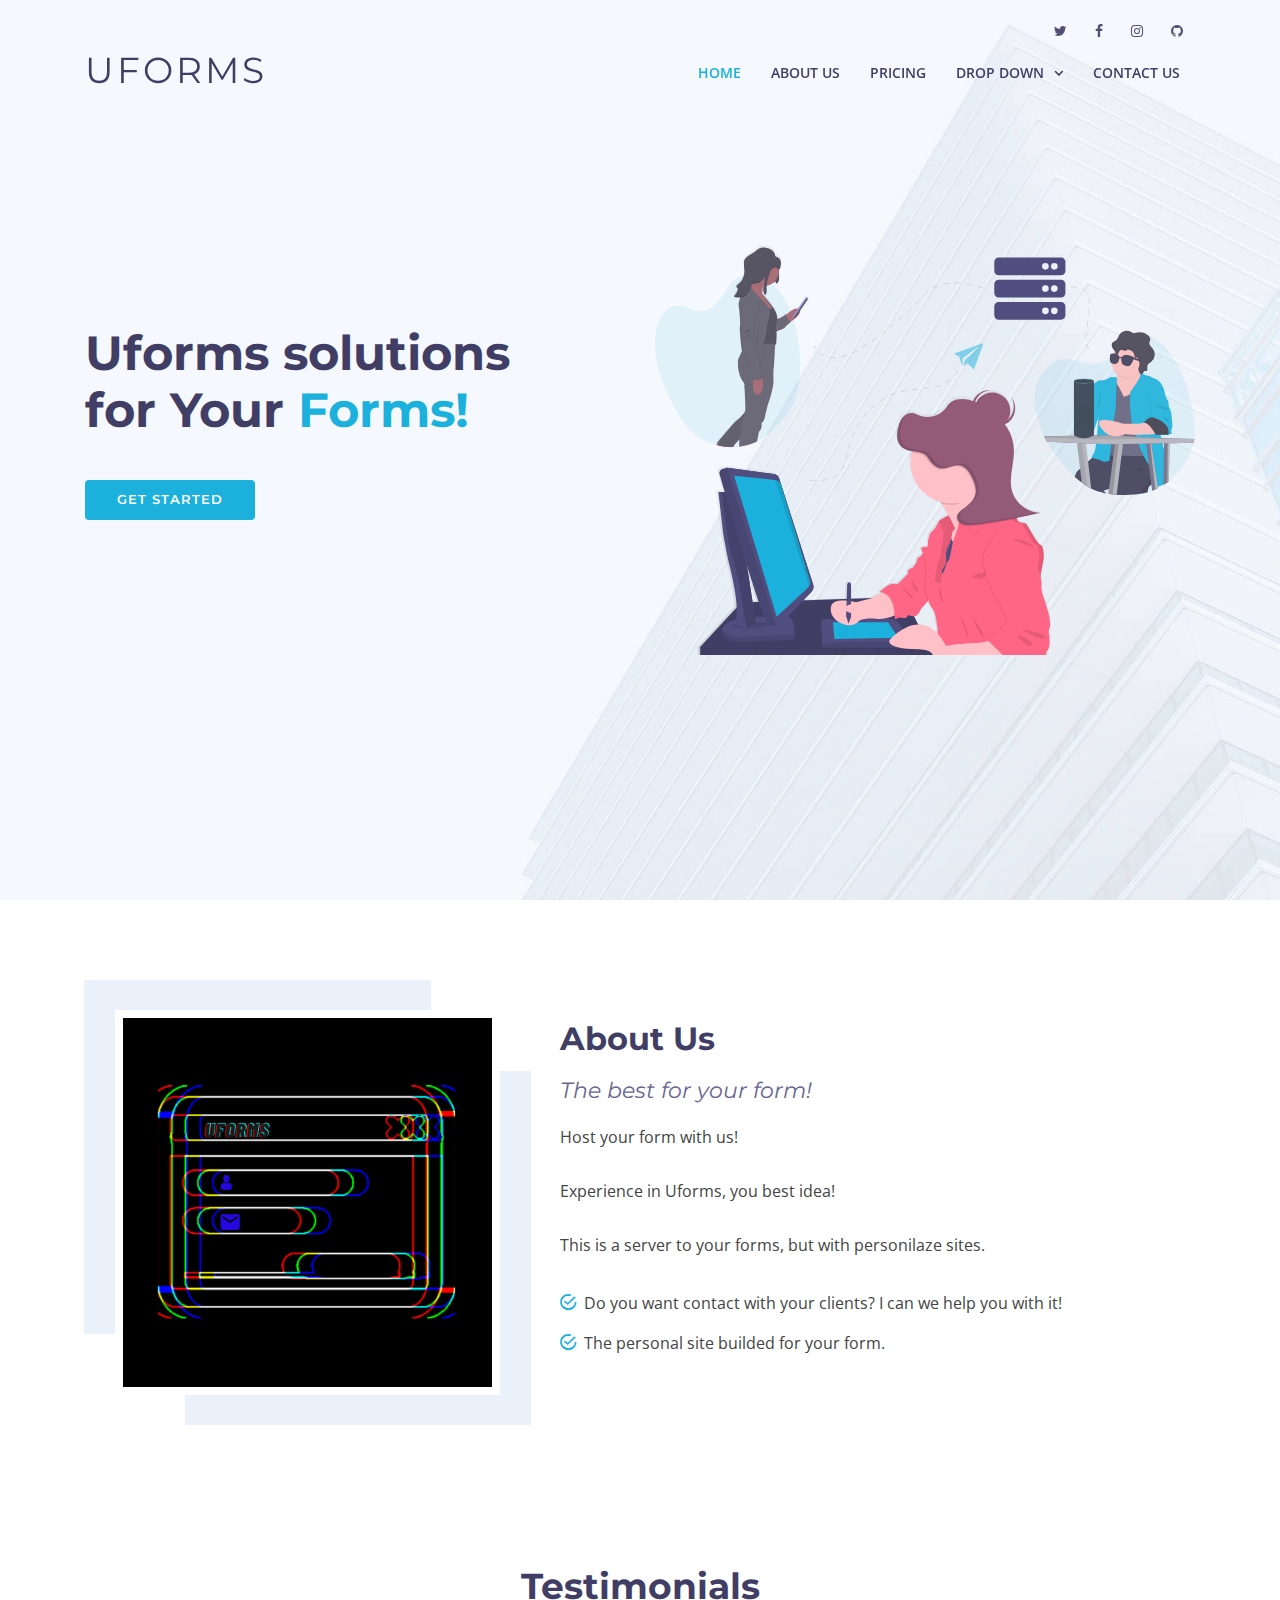
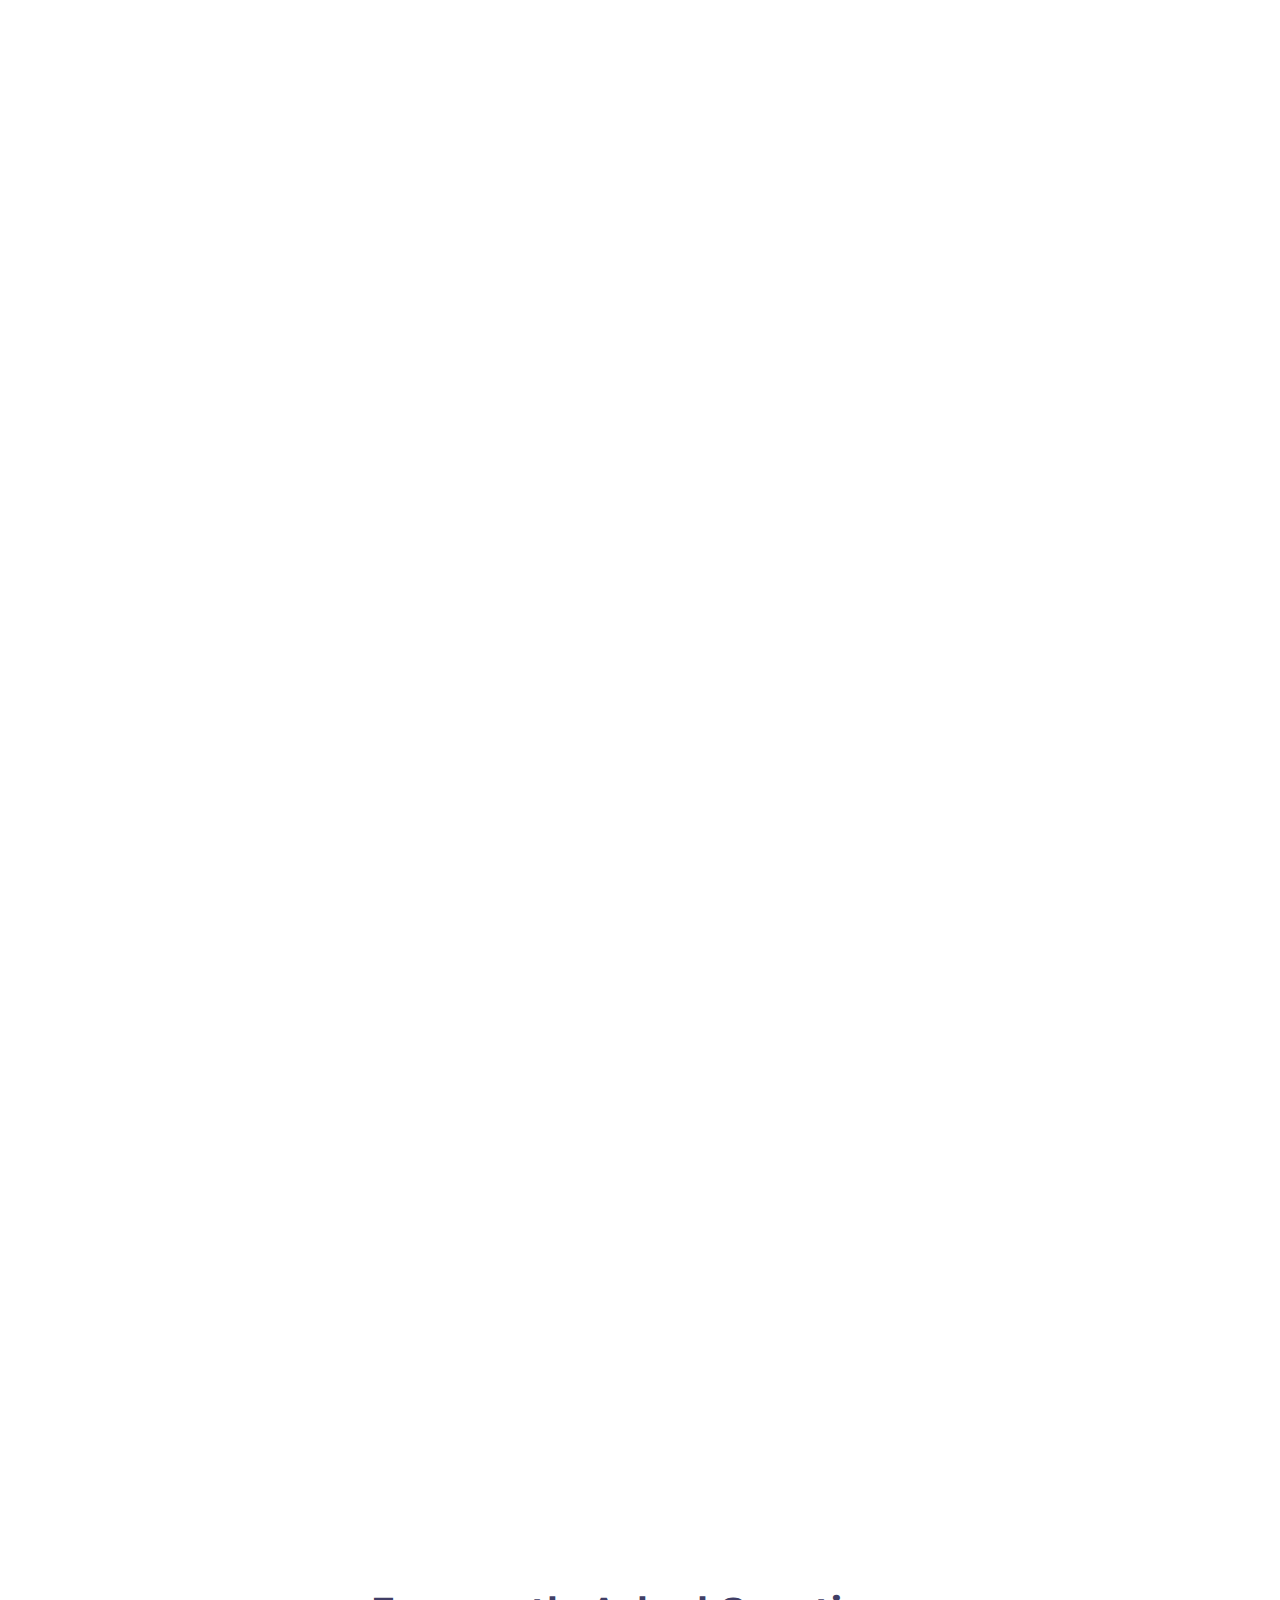
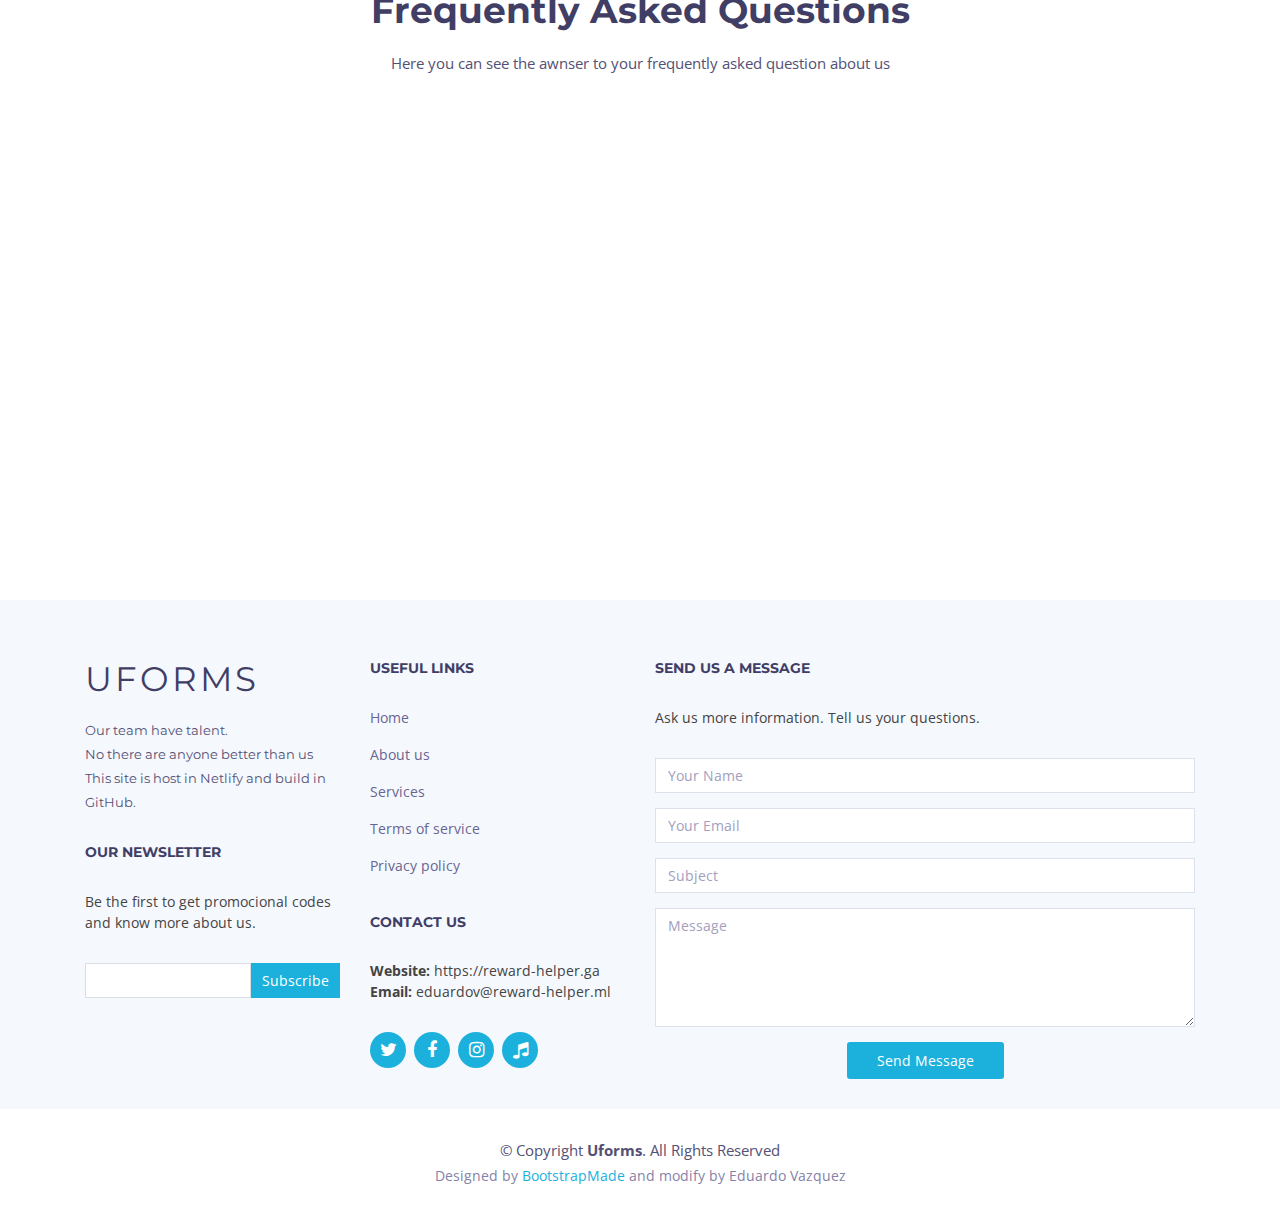
==== index.html @ 79b64c38 "Update index.html" ====
<!DOCTYPE html>
<html lang="en">
<head>
  <meta charset="utf-8">
  <title>UFORMS</title>
  <meta content="width=device-width, initial-scale=1.0" name="viewport">
  <meta content="" name="keywords">
  <meta content="" name="description">

  <!-- Favicons -->
  <link href="img/favicon.png" rel="icon">
  <link href="img/apple-touch-icon.png" rel="apple-touch-icon">

  <!-- Google Fonts -->
  <link href="https://fonts.googleapis.com/css?family=Open+Sans:300,300i,400,400i,500,600,700,700i|Montserrat:300,400,500,600,700" rel="stylesheet">

  <!-- Bootstrap CSS File -->
  <link href="lib/bootstrap/css/bootstrap.min.css" rel="stylesheet">

  <!-- Libraries CSS Files -->
  <link href="lib/font-awesome/css/font-awesome.min.css" rel="stylesheet">
  <link href="lib/animate/animate.min.css" rel="stylesheet">
  <link href="lib/ionicons/css/ionicons.min.css" rel="stylesheet">
  <link href="lib/owlcarousel/assets/owl.carousel.min.css" rel="stylesheet">
  <link href="lib/lightbox/css/lightbox.min.css" rel="stylesheet">

  <!-- Main Stylesheet File -->
  <link href="css/style.css" rel="stylesheet">

  <!-- =======================================================
    Theme Name: Rapid
    Theme URL: https://bootstrapmade.com/rapid-multipurpose-bootstrap-business-template/
    Author: BootstrapMade.com
    License: https://bootstrapmade.com/license/
  ======================================================= -->
</head>

<body>
  <!--==========================
  Header
  ============================-->
  <header id="header">

    <div id="topbar">
      <div class="container">
        <div class="social-links">
          <a href="https://twitter.com/equis01oficial"><i class="fa fa-twitter"></i></a>
          <a href="https://www.facebook.com/equis01oficial"><i class="fa fa-facebook"></i></a>
          <a href="https://instagram.com/vazemeduardo"><i class="fa fa-instagram"></i></a>
		  <a href="https://github.com/equis01"><i class="fa fa-github"></i></a>
        </div>
      </div>
    </div>

    <div class="container">

      <div class="logo float-left">
        <!-- Uncomment below if you prefer to use an image logo -->
        <h1 class="text-light"><a href="img/favicon.png" target="_blanck" alt="logo" class="scrollto"><span>UFORMS</span></a></h1>
        <!-- <a href="#header" class="scrollto"><img src="img/logo.png" alt="" class="img-fluid"></a> -->
      </div>

      <nav class="main-nav float-right d-none d-lg-block">
        <ul>
          <li class="active"><a href="#intro">Home</a></li>
          <li><a href="#about">About Us</a></li>
          <li><a href="#pricing">Pricing</a></li>
          <li class="drop-down"><a href="">Drop Down</a>
            <ul>
              <li class="drop-down"><a href="#clients">Our clients</a>
                <ul>
                  <li><a href="https://uvamtz.xyz">Uvamtz</a></li>
			<li><a href="https://reward-helper.ga">Reward Helper</a></li>
			<li><a href="#footer">Uforms</a></li>
                </ul>
              </li>
              <li><a href="#faq">FAQs</a></li>
            </ul>
          </li>
          <li><a href="#footer">Contact Us</a></li>
        </ul>
      </nav><!-- .main-nav -->
      
    </div>
  </header><!-- #header -->

  <!--==========================
    Intro Section
  ============================-->
  <section id="intro" class="clearfix">
    <div class="container d-flex h-100">
      <div class="row justify-content-center align-self-center">
        <div class="col-md-6 intro-info order-md-first order-last">
          <h2>Uforms solutions<br>for Your <span>Forms!</span></h2>
          <div>
            <a href="#testimonials" class="btn-get-started scrollto">Get Started</a>
          </div>
        </div>
  
        <div class="col-md-6 intro-img order-md-last order-first">
          <img src="img/intro-img.svg" alt="" class="img-fluid">
        </div>
      </div>

    </div>
  </section><!-- #intro -->

  <main id="main">

    <!--==========================
      About Us Section
    ============================-->
    <section id="about">

      <div class="container">
        <div class="row">

          <div class="col-lg-5 col-md-6">
            <div class="about-img">
              <img src="img/logo.png" alt="">
            </div>
          </div>

          <div class="col-lg-7 col-md-6">
            <div class="about-content">
              <h2>About Us</h2>
              <h3>The best for your form!</h3>
		    <p>Host your form with us!</p><p>Experience in Uforms, you best idea!</p>
              <p>This is a server to your forms, but with personilaze sites.</p>
              <ul>
                <li><i class="ion-android-checkmark-circle"></i> Do you want contact with your clients? I can we help you with it!</li>
                <li><i class="ion-android-checkmark-circle"></i> The personal site builded for your form.</li>
              </ul>
            </div>
          </div>
        </div>
      </div>

    </section><!-- #about -->

    <!--==========================
      Clients Section
    ============================-->
    <section id="testimonials">
      <div class="container">

        <header class="section-header">
          <h3>Testimonials</h3>
        </header>

        <div class="row justify-content-center">
          <div class="col-lg-8">

            <div class="owl-carousel testimonials-carousel wow fadeInUp">
    
              <div class="testimonial-item">
                <img src="https://reward-helper.webnode.com/_files/200000039-1c4bd1c4bf/200/yoxd.jpg" class="testimonial-img" alt="">
                <h3>Eduardo Vazquez</h3>
                <h4>Ceo &amp; Founder</h4>
                <p>
                  As founder I'm satisfached with my work, because with develope I design this website and this forms.
                </p>
              </div>

            </div>

          </div>
        </div>


      </div>
    </section><!-- #testimonials -->
	
	<!--==========================
      Clients Section
    ============================-->
    <section id="clients" class="wow fadeInUp">
      <div class="container">

        <header class="section-header">
          <h3>Our Clients</h3>
        </header>

        <div class="owl-carousel clients-carousel">
          <a href="/uvamtz/newsletters/"><img src="img/clients/client-2.png" alt="reward-helper"></a>
          <a href="https://reward-helper.ga"><img src="img/clients/client-1.png" alt="uvamtz"></a>
        </div>

      </div>
    </section><!-- #clients -->
	
    <!--==========================
      Count
    ============================-->
    <section id="why-us" class="wow fadeIn">
      <div class="container-fluid">

      <div class="container">
        <div class="row counters">

          <div class="col-lg-3 col-6 text-center">
            <span data-toggle="counter-up">2</span>
            <p>Clients</p>
          </div>

          <div class="col-lg-3 col-6 text-center">
            <span data-toggle="counter-up">5</span>
            <p>Projects</p>
          </div>

          <div class="col-lg-3 col-6 text-center">
            <span data-toggle="counter-up">0</span>
            <p>Hours Of Support</p>
          </div>

          <div class="col-lg-3 col-6 text-center">
            <span data-toggle="counter-up">1</span>
            <p>Hard Workers</p>
          </div>
  
        </div>

      </div>
    </section> <!-- #count -->

    <!--==========================
      Pricing Section
    ============================-->
    <section id="pricing" class="wow fadeInUp section-bg">

      <div class="container">

        <header class="section-header">
          <h3>Pricing</h3>
          <p>Choose your favorite plan and get your free trial!</p>
        </header>

        <div class="row flex-items-xs-middle flex-items-xs-center">
      
          <!-- Basic Plan  -->
          <div class="col-xs-12 col-lg-4">
            <div class="card">
              <div class="card-header">
                <h3><span class="currency">$</span>0.8<span class="period">/month</span></h3>
              </div>
              <div class="card-block">
                <h4 class="card-title"> 
                  U Plan
                </h4>
                <ul class="list-group">
		   <li class="list-group-item">One week free trial</li>
                   <li class="list-group-item">One form</li>
                   <li class="list-group-item">18/5 Support System</li>
		   <li class="list-group-item">Get more forms in $2</li>
                </ul>
                <a href="#footer" class="btn">Choose Plan</a>
              </div>
            </div>
          </div>
      
          <!-- Regular Plan  -->
          <div class="col-xs-12 col-lg-4">
            <div class="card">
              <div class="card-header">
                <h3><span class="currency">$</span>2.5<span class="period">/month</span></h3>
              </div>
              <div class="card-block">
                <h4 class="card-title"> 
                  V Plan
                </h4>
                <ul class="list-group">
		  <li class="list-group-item">Two weeks free trial</li>
                  <li class="list-group-item">One form</li>
                  <li class="list-group-item">18/5 Support System</li>
		  <li class="list-group-item">Get more forms in $1.5</li>
                </ul>
                <a href="#footer" class="btn">Choose Plan</a>
              </div>
            </div>
          </div>
		
		<!-- Vazem Plan  -->
          <div class="col-xs-12 col-lg-4">
            <div class="card">
              <div class="card-header">
                <h3><span class="currency">$</span>5<span class="period">/month</span></h3>
              </div>
              <div class="card-block">
                <h4 class="card-title"> 
                  A Plan
                </h4>
                <ul class="list-group">
		   <li class="list-group-item">One month free trial</li>
                   <li class="list-group-item">10 fomrs</li>
		  <li class="list-group-item">2 free forms</li>
                  <li class="list-group-item">18/7 Support System</li>
		  <li class="list-group-item">Get more forms in $0.8</li>
                </ul>
                <a href="#footer" class="btn">Choose Plan</a>
              </div>
            </div>
          </div>
      
        </div>
      </div>

    </section><!-- #pricing -->

    <!--==========================
      Frequently Asked Questions Section
    ============================-->
    <section id="faq">
      <div class="container">
        <header class="section-header">
          <h3>Frequently Asked Questions</h3>
          <p>Here you can see the awnser to your frequently asked question about us</p>
        </header>

        <ul id="faq-list" class="wow fadeInUp">
          <li>
            <a data-toggle="collapse" class="collapsed" href="#faq1">How I get a site to my form? <i class="ion-android-remove"></i></a>
            <div id="faq1" class="collapse" data-parent="#faq-list">
              <p>
                Is easy, you just send me a mail in the site footer with all information about your form and I build one to you with a database by this website and the informationt is registered here to more security for us.
			  </p>
			  <p>When the form is ready I will send you a mail with all datas to pay and check your form.
              </p>
            </div>
          </li>
        </ul>
		<ul id="faq-list" class="wow fadeInUp">
          <li>
            <a data-toggle="collapse" class="collapsed" href="#faq2">In what time is it ready my form? <i class="ion-android-remove"></i></a>
            <div id="faq2" class="collapse" data-parent="#faq-list">
              <p>
                The time isn't exactly, but is in aproximate less than 5 days.
              </p>
            </div>
          </li>
        </ul>
		<ul id="faq-list" class="wow fadeInUp">
          <li>
            <a data-toggle="collapse" class="collapsed" href="#faq3">Can I cancel? <i class="ion-android-remove"></i></a>
            <div id="faq3" class="collapse" data-parent="#faq-list">
              <p>
                Of course! You can cancel the period in the preferent time.
              </p>
            </div>
          </li>
        </ul>
	      <ul id="faq-list" class="wow fadeInUp">
          <li>
            <a data-toggle="collapse" class="collapsed" href="#faq4">Why send you a mail, and no just buy? <i class="ion-android-remove"></i></a>
            <div id="faq4" class="collapse" data-parent="#faq-list">
              <p>
                The reason is because we knaw how do your form, and the service is more legit for you!
              </p>
            </div>
          </li>
        </ul>
	      <ul id="faq-list" class="wow fadeInUp">
          <li>
            <a data-toggle="collapse" class="collapsed" href="#faq5">Why cheaps plans?<i class="ion-android-remove"></i></a>
            <div id="faq5" class="collapse" data-parent="#faq-list">
              <p>
                 To get you trust us service and if you want cancel nothing lost.
              </p>
            </div>
          </li>
        </ul>
      </div>
    </section><!-- #faq -->

  </main>

  <!--==========================
    Footer
  ============================-->
  <footer id="footer" class="section-bg">
    <div class="footer-top">
      <div class="container">

        <div class="row">

          <div class="col-lg-6">

            <div class="row">

                <div class="col-sm-6">

                  <div class="footer-info">
                    <h3>Uforms</h3>
			  <p>Our team have talent.</p>
			  <p>No there are anyone better than us</p>
			  <p>This site is host in Netlify and build in GitHub.</p>
                  </div>

                  <div class="footer-newsletter">
                    <h4>Our Newsletter</h4>
                    <p>Be the first to get promocional codes and know more about us.</p>
                    <form name="newsletters" method="post" netlify>
                      <input type="email" name="email"><input type="submit"  value="Subscribe">
                    </form>
                  </div>

                </div>

                <div class="col-sm-6">
                  <div class="footer-links">
                    <h4>Useful Links</h4>
                    <ul>
                      <li><a href="#intro">Home</a></li>
                      <li><a href="#about">About us</a></li>
                      <li><a href="#pricing">Services</a></li>
                      <li><a href="/terms-and-privacy">Terms of service</a></li>
                      <li><a href="/terms-and-privacy">Privacy policy</a></li>
                    </ul>
                  </div>

                  <div class="footer-links">
                    <h4>Contact Us</h4>
                    <p>
                      <strong>Website:</strong> https://reward-helper.ga<br>
                      <strong>Email:</strong> eduardov@reward-helper.ml<br>
                    </p>
                  </div>

                  <div class="social-links">
                    <a href="https://twitter.com/equis01oficial"><i class="fa fa-twitter"></i></a>
                    <a href="https://www.facebook.com/equis01oficial"><i class="fa fa-facebook"></i></a>
                    <a href="https://instagram.com/vazemeduardo"><i class="fa fa-instagram"></i></a>
                    <a href="https://tiktok.com/@vazemeduardo"><i class="fa fa-music"></i></a>
                  </div>

                </div>

            </div>

          </div>

          <div class="col-lg-6">

            <div class="form">
              
              <h4>Send us a message</h4>
              <p>Ask us more information. Tell us your questions.</p>
              <form name="contactus" method="POST" data-netlify="true">
                <div class="form-group">
                  <input type="text" name="name" class="form-control" id="name" placeholder="Your Name" data-rule="minlen:4" data-msg="Please enter at least 4 chars" />
                  <div class="validation"></div>
                </div>
                <div class="form-group">
                  <input type="email" class="form-control" name="email" id="email" placeholder="Your Email" data-rule="email" data-msg="Please enter a valid email" />
                  <div class="validation"></div>
                </div>
                <div class="form-group">
                  <input type="text" class="form-control" name="subject" id="subject" placeholder="Subject" data-rule="minlen:4" data-msg="Please enter at least 8 chars of subject" />
                  <div class="validation"></div>
                </div>
                <div class="form-group">
                  <textarea class="form-control" name="message" rows="5" data-rule="required" data-msg="Please write something for us" placeholder="Message"></textarea>
                  <div class="validation"></div>
                </div>

                <div id="sendmessage">Your message has been sent. Thank you!</div>
                <div id="errormessage"></div>

                <div class="text-center"><button type="submit" title="Send Message">Send Message</button></div>
              </form>
            </div>

          </div>

          

        </div>

      </div>
    </div>

    <div class="container">
      <div class="copyright">
        &copy; Copyright <strong>Uforms</strong>. All Rights Reserved
      </div>
      <div class="credits">
        <!--
          All the links in the footer should remain intact.
          You can delete the links only if you purchased the pro version.
          Licensing information: https://bootstrapmade.com/license/
          Purchase the pro version with working PHP/AJAX contact form: https://bootstrapmade.com/buy/?theme=Rapid
        -->
        Designed by <a href="https://bootstrapmade.com/" target="_blanck">BootstrapMade</a> and modify by Eduardo Vazquez
      </div>
    </div>
  </footer><!-- #footer -->

  <a href="#" class="back-to-top"><i class="fa fa-chevron-up"></i></a>
  <!-- Uncomment below i you want to use a preloader -->
  <!-- <div id="preloader"></div> -->

  <!-- JavaScript Libraries -->
  <script src="lib/jquery/jquery.min.js"></script>
  <script src="lib/jquery/jquery-migrate.min.js"></script>
  <script src="lib/bootstrap/js/bootstrap.bundle.min.js"></script>
  <script src="lib/easing/easing.min.js"></script>
  <script src="lib/mobile-nav/mobile-nav.js"></script>
  <script src="lib/wow/wow.min.js"></script>
  <script src="lib/waypoints/waypoints.min.js"></script>
  <script src="lib/counterup/counterup.min.js"></script>
  <script src="lib/owlcarousel/owl.carousel.min.js"></script>
  <script src="lib/isotope/isotope.pkgd.min.js"></script>
  <script src="lib/lightbox/js/lightbox.min.js"></script>
  <!-- Contact Form JavaScript File -->
  <script src="contactform/contactform.js"></script>

  <!-- Template Main Javascript File -->
  <script src="js/main.js"></script>

</body>
</html>
---- css/style.css ----
/*
  Theme Name: Rapid
  Theme URL: https://bootstrapmade.com/rapid-multipurpose-bootstrap-business-template/
  Author: BootstrapMade.com
  License: https://bootstrapmade.com/license/
*/

/*--------------------------------------------------------------
# General
--------------------------------------------------------------*/

body {
  background: #fff;
  color: #444;
  font-family: "Open Sans", sans-serif;
}

a {
  color: #1bb1dc;
  transition: 0.5s;
}

a:hover,
a:active,
a:focus {
  color: #0a98c0;
  outline: none;
  text-decoration: none;
}

p {
  padding: 0;
  margin: 0 0 30px 0;
}

h1,
h2,
h3,
h4,
h5,
h6 {
  font-family: "Montserrat", sans-serif;
  font-weight: 400;
  margin: 0 0 20px 0;
  padding: 0;
}

/* Back to top button */

.back-to-top {
  position: fixed;
  display: none;
  background: #1bb1dc;
  color: #fff;
  width: 44px;
  height: 44px;
  text-align: center;
  line-height: 1;
  font-size: 16px;
  border-radius: 50%;
  right: 15px;
  bottom: 15px;
  transition: background 0.5s;
  z-index: 11;
}

.back-to-top i {
  padding-top: 12px;
  color: #fff;
}

/* Prelaoder */

#preloader {
  position: fixed;
  top: 0;
  left: 0;
  right: 0;
  bottom: 0;
  z-index: 9999;
  overflow: hidden;
  background: #fff;
}

#preloader:before {
  content: "";
  position: fixed;
  top: calc(50% - 30px);
  left: calc(50% - 30px);
  border: 6px solid #f2f2f2;
  border-top: 6px solid #1bb1dc;
  border-radius: 50%;
  width: 60px;
  height: 60px;
  -webkit-animation: animate-preloader 1s linear infinite;
  animation: animate-preloader 1s linear infinite;
}

@-webkit-keyframes animate-preloader {
  0% {
    -webkit-transform: rotate(0deg);
    transform: rotate(0deg);
  }

  100% {
    -webkit-transform: rotate(360deg);
    transform: rotate(360deg);
  }
}

@keyframes animate-preloader {
  0% {
    -webkit-transform: rotate(0deg);
    transform: rotate(0deg);
  }

  100% {
    -webkit-transform: rotate(360deg);
    transform: rotate(360deg);
  }
}

/*--------------------------------------------------------------
# Top Bar
--------------------------------------------------------------*/

#topbar {
  padding: 0 0 10px 0;
  font-size: 14px;
  transition: all 0.5s;
}

#topbar .social-links {
  text-align: right;
}

#topbar .social-links a {
  color: #535074;
  padding: 4px 12px;
  display: inline-block;
  line-height: 1px;
}

#topbar .social-links a:hover {
  color: #1bb1dc;
}

#topbar .social-links a:first-child {
  border-left: 0;
}

/*--------------------------------------------------------------
# Header
--------------------------------------------------------------*/

#header {
  height: 110px;
  transition: all 0.5s;
  z-index: 997;
  transition: all 0.5s;
  padding: 20px 0;
  position: fixed;
  left: 0;
  top: 0;
  right: 0;
  transition: all 0.5s;
  z-index: 997;
}

#header.header-scrolled,
#header.header-pages {
  height: 70px;
  padding: 15px 0;
  background-color: #fff;
  box-shadow: 0px 0px 30px rgba(127, 137, 161, 0.3);
}

#header.header-scrolled #topbar,
#header.header-pages #topbar {
  display: none;
}

#header .logo h1 {
  font-size: 36px;
  margin: 0;
  padding: 0;
  line-height: 1;
  font-weight: 400;
  letter-spacing: 3px;
  text-transform: uppercase;
}

#header .logo h1 a,
#header .logo h1 a:hover {
  color: #413e66;
  text-decoration: none;
}

#header .logo img {
  padding: 0;
  margin: 7px 0;
  max-height: 26px;
}

.main-pages {
  margin-top: 60px;
}

/*--------------------------------------------------------------
# Intro Section
--------------------------------------------------------------*/

#intro {
  width: 100%;
  height: 100vh;
  position: relative;
  background: #f5f8fd url("../img/intro-bg.jpg") center top no-repeat;
  background-size: cover;
}

#intro .intro-info h2 {
  color: #413e66;
  margin-bottom: 40px;
  font-size: 48px;
  font-weight: 700;
}

#intro .intro-info h2 span {
  color: #1bb1dc;
}

#intro .intro-info .btn-get-started,
#intro .intro-info .btn-services {
  font-family: "Montserrat", sans-serif;
  font-size: 13px;
  font-weight: 600;
  text-transform: uppercase;
  letter-spacing: 1px;
  display: inline-block;
  padding: 10px 32px;
  border-radius: 4px;
  transition: 0.5s;
  color: #fff;
  background: #1bb1dc;
  color: #fff;
}

#intro .intro-info .btn-get-started:hover,
#intro .intro-info .btn-services:hover {
  background: #0a98c0;
}

/*--------------------------------------------------------------
# Navigation Menu
--------------------------------------------------------------*/

/* Desktop Navigation */

.main-nav {
  /* Drop Down */
  /* Deep Drop Down */
}

.main-nav,
.main-nav * {
  margin: 0;
  padding: 0;
  list-style: none;
}

.main-nav > ul > li {
  position: relative;
  white-space: nowrap;
  float: left;
}

.main-nav a {
  display: block;
  position: relative;
  color: #413e66;
  padding: 10px 15px;
  transition: 0.3s;
  font-size: 14px;
  font-family: "Open Sans", sans-serif;
  text-transform: uppercase;
  font-weight: 600;
}

.main-nav a:hover,
.main-nav .active > a,
.main-nav li:hover > a {
  color: #1bb1dc;
  text-decoration: none;
}

.main-nav .drop-down ul {
  display: block;
  position: absolute;
  left: 0;
  top: calc(100% - 30px);
  z-index: 99;
  opacity: 0;
  visibility: hidden;
  padding: 10px 0;
  background: #fff;
  box-shadow: 0px 0px 30px rgba(127, 137, 161, 0.25);
  transition: ease all 0.3s;
}

.main-nav .drop-down:hover > ul {
  opacity: 1;
  top: 100%;
  visibility: visible;
}

.main-nav .drop-down li {
  min-width: 180px;
  position: relative;
}

.main-nav .drop-down ul a {
  padding: 10px 20px;
  font-size: 14px;
  font-weight: 500;
  text-transform: none;
  color: #065e77;
}

.main-nav .drop-down ul a:hover,
.main-nav .drop-down ul .active > a,
.main-nav .drop-down ul li:hover > a {
  color: #1bb1dc;
}

.main-nav .drop-down > a:after {
  content: "\f107";
  font-family: FontAwesome;
  padding-left: 10px;
}

.main-nav .drop-down .drop-down ul {
  top: 0;
  left: calc(100% - 30px);
}

.main-nav .drop-down .drop-down:hover > ul {
  opacity: 1;
  top: 0;
  left: 100%;
}

.main-nav .drop-down .drop-down > a {
  padding-right: 35px;
}

.main-nav .drop-down .drop-down > a:after {
  content: "\f105";
  position: absolute;
  right: 15px;
}

/* Mobile Navigation */

.mobile-nav {
  position: fixed;
  top: 0;
  bottom: 0;
  z-index: 9999;
  overflow-y: auto;
  left: -260px;
  width: 260px;
  padding-top: 18px;
  background: rgba(40, 38, 70, 0.8);
  transition: 0.4s;
}

.mobile-nav * {
  margin: 0;
  padding: 0;
  list-style: none;
}

.mobile-nav a {
  display: block;
  position: relative;
  color: #fff;
  padding: 10px 20px;
  font-weight: 500;
}

.mobile-nav a:hover,
.mobile-nav .active > a,
.mobile-nav li:hover > a {
  color: #8dc2fa;
  text-decoration: none;
}

.mobile-nav .drop-down > a:after {
  content: "\f078";
  font-family: FontAwesome;
  padding-left: 10px;
  position: absolute;
  right: 15px;
}

.mobile-nav .active.drop-down > a:after {
  content: "\f077";
}

.mobile-nav .drop-down > a {
  padding-right: 35px;
}

.mobile-nav .drop-down ul {
  display: none;
  overflow: hidden;
}

.mobile-nav .drop-down li {
  padding-left: 20px;
}

.mobile-nav-toggle {
  position: fixed;
  right: 0;
  top: 0;
  z-index: 9998;
  border: 0;
  background: none;
  font-size: 24px;
  transition: all 0.4s;
  outline: none !important;
  line-height: 1;
  cursor: pointer;
  text-align: right;
}

.mobile-nav-toggle i {
  margin: 18px 18px 0 0;
  color: #065e77;
}

.mobile-nav-overly {
  width: 100%;
  height: 100%;
  z-index: 9997;
  top: 0;
  left: 0;
  position: fixed;
  background: rgba(40, 38, 70, 0.8);
  overflow: hidden;
  display: none;
}

.mobile-nav-active {
  overflow: hidden;
}

.mobile-nav-active .mobile-nav {
  left: 0;
}

.mobile-nav-active .mobile-nav-toggle i {
  color: #fff;
}

/*--------------------------------------------------------------
# Sections
--------------------------------------------------------------*/

/* Sections Header
--------------------------------*/

.section-header h3 {
  font-size: 36px;
  color: #413e66;
  text-align: center;
  font-weight: 700;
  position: relative;
  font-family: "Montserrat", sans-serif;
}

.section-header p {
  text-align: center;
  margin: auto;
  font-size: 15px;
  padding-bottom: 60px;
  color: #535074;
  width: 50%;
}

/* Section with background
--------------------------------*/

.section-bg {
  background: #f5f8fd;
}

/* About Us Section
--------------------------------*/

#about {
  padding: 80px 0;
}

#about .about-content {
  padding-top: 40px;
}

#about .about-content h2 {
  color: #413e66;
  font-family: "Montserrat", sans-serif;
  font-weight: 700;
}

#about .about-content h3 {
  color: #696592;
  font-weight: 400;
  font-size: 22px;
  font-style: italic;
}

#about .about-content ul {
  list-style: none;
  padding: 0;
}

#about .about-content ul li {
  padding-bottom: 10px;
}

#about .about-content ul li i {
  font-size: 20px;
  padding-right: 4px;
  color: #1bb1dc;
}

#about .about-img {
  position: relative;
  margin: 30px 30px 30px 30px;
}

#about .about-img img {
  width: 100%;
  border: 8px solid #fff;
  transition: .5s;
}

#about .about-img img:hover {
  width: 100%;
  -webkit-transform: scale(1.03);
  transform: scale(1.03);
}

#about .about-img::before {
  position: absolute;
  left: -31px;
  top: -30px;
  width: 90%;
  height: 92%;
  z-index: -1;
  content: '';
  background-color: #ebf1fa;
  transition: .5s;
}

#about .about-img::after {
  position: absolute;
  right: -31px;
  bottom: -30px;
  width: 90%;
  height: 92%;
  z-index: -1;
  content: '';
  background-color: #ebf1fa;
  transition: .5s;
}

/* Services Section
--------------------------------*/

#services {
  padding: 60px 0 40px 0;
}

#services .box {
  padding: 30px;
  position: relative;
  overflow: hidden;
  border-radius: 10px;
  margin: 0 10px 40px 10px;
  background: #fff;
  box-shadow: 0 10px 29px 0 rgba(68, 88, 144, 0.1);
  transition: all 0.3s ease-in-out;
  text-align: center;
}

#services .box:hover {
  -webkit-transform: scale(1.1);
  transform: scale(1.1);
}

#services .icon {
  margin: 0 auto 15px auto;
  padding-top: 12px;
  display: inline-block;
  text-align: center;
  border-radius: 50%;
  width: 60px;
  height: 60px;
}

#services .icon i {
  font-size: 36px;
  line-height: 1;
}

#services .title {
  font-weight: 700;
  margin-bottom: 15px;
  font-size: 18px;
}

#services .title a {
  color: #111;
}

#services .box:hover .title a {
  color: #1bb1dc;
}

#services .description {
  font-size: 14px;
  line-height: 28px;
  margin-bottom: 0;
  text-align: left;
}

/* Why Us Section
--------------------------------*/

#why-us {
  padding: 60px 0;
}

#why-us .why-us-content .features {
  margin: 0 0 15px 0;
  padding: 0;
  transition: 0.3s ease-in-out;
}

#why-us .why-us-content .features i {
  font-size: 36px;
  float: left;
}

#why-us .why-us-content .features h4 {
  font-size: 24px;
  font-weight: 600;
  margin-left: 56px;
  color: #413e66;
  margin-bottom: 5px;
}

#why-us .why-us-content .features p {
  font-size: 16px;
  margin-left: 56px;
  color: #555186;
}

#why-us .counters {
  padding-top: 40px;
}

#why-us .counters span {
  font-family: "Montserrat", sans-serif;
  font-weight: bold;
  font-size: 48px;
  display: block;
  color: #555186;
}

#why-us .counters p {
  padding: 0;
  margin: 0 0 20px 0;
  font-family: "Montserrat", sans-serif;
  font-size: 14px;
  color: #8a87b6;
}

/* Call To Action Section
--------------------------------*/

#call-to-action {
  background: #2d2b46;
  background-size: cover;
  padding: 40px 0;
}

#call-to-action .cta-title {
  color: #fff;
  font-size: 28px;
  font-weight: 700;
}

#call-to-action .cta-text {
  color: #fff;
}

#call-to-action .cta-btn {
  font-family: "Montserrat", sans-serif;
  font-weight: 700;
  font-size: 16px;
  letter-spacing: 1px;
  display: inline-block;
  padding: 8px 26px;
  border-radius: 3px;
  transition: 0.5s;
  margin: 10px;
  border: 3px solid #fff;
  color: #fff;
}

#call-to-action .cta-btn:hover {
  background: #1bb1dc;
  border: 3px solid #1bb1dc;
}

/* Features Section
--------------------------------*/

#features {
  padding: 80px 0;
}

#features h4 {
  font-weight: 600;
  font-size: 24px;
}

/* Portfolio Section
--------------------------------*/

#portfolio {
  padding: 60px 0;
}

#portfolio #portfolio-flters {
  padding: 0;
  margin: 5px 0 35px 0;
  list-style: none;
  text-align: center;
}

#portfolio #portfolio-flters li {
  cursor: pointer;
  margin: 15px 15px 15px 0;
  display: inline-block;
  padding: 6px 10px;
  font-size: 16px;
  line-height: 20px;
  color: #413e66;
  margin-bottom: 5px;
  transition: all 0.3s ease-in-out;
}

#portfolio #portfolio-flters li:hover,
#portfolio #portfolio-flters li.filter-active {
  color: #1bb1dc;
}

#portfolio #portfolio-flters li:last-child {
  margin-right: 0;
}

#portfolio .portfolio-item {
  position: relative;
  overflow: hidden;
  margin-bottom: 30px;
}

#portfolio .portfolio-item .portfolio-wrap {
  overflow: hidden;
  position: relative;
  margin: 0;
}

#portfolio .portfolio-item .portfolio-wrap:hover img {
  opacity: 0.4;
  transition: 0.3s;
}

#portfolio .portfolio-item .portfolio-wrap .portfolio-info {
  position: absolute;
  top: 0;
  right: 0;
  bottom: 0;
  left: 0;
  display: -webkit-box;
  display: -webkit-flex;
  display: -ms-flexbox;
  display: flex;
  -webkit-box-pack: center;
  -webkit-justify-content: center;
  -ms-flex-pack: center;
  justify-content: center;
  -webkit-box-align: center;
  -webkit-align-items: center;
  -ms-flex-align: center;
  align-items: center;
  -webkit-box-orient: vertical;
  -webkit-box-direction: normal;
  -webkit-flex-direction: column;
  -ms-flex-direction: column;
  flex-direction: column;
  text-align: center;
  opacity: 0;
  transition: 0.2s linear;
}

#portfolio .portfolio-item .portfolio-wrap .portfolio-info h4 {
  font-size: 22px;
  line-height: 1px;
  font-weight: 700;
  margin-bottom: 14px;
  padding-bottom: 0;
}

#portfolio .portfolio-item .portfolio-wrap .portfolio-info h4 a {
  color: #fff;
}

#portfolio .portfolio-item .portfolio-wrap .portfolio-info h4 a:hover {
  color: #1bb1dc;
}

#portfolio .portfolio-item .portfolio-wrap .portfolio-info p {
  padding: 0;
  margin: 0;
  color: #f8fcff;
  font-weight: 500;
  font-size: 14px;
  text-transform: uppercase;
}

#portfolio .portfolio-item .portfolio-wrap .portfolio-info .link-preview,
#portfolio .portfolio-item .portfolio-wrap .portfolio-info .link-details {
  display: inline-block;
  line-height: 1;
  text-align: center;
  width: 36px;
  height: 36px;
  background: #1bb1dc;
  border-radius: 50%;
  margin: 10px 4px 0 4px;
}

#portfolio .portfolio-item .portfolio-wrap .portfolio-info .link-preview i,
#portfolio .portfolio-item .portfolio-wrap .portfolio-info .link-details i {
  padding-top: 6px;
  font-size: 22px;
  color: #fff;
}

#portfolio .portfolio-item .portfolio-wrap .portfolio-info .link-preview:hover,
#portfolio .portfolio-item .portfolio-wrap .portfolio-info .link-details:hover {
  background: #42c3e8;
}

#portfolio .portfolio-item .portfolio-wrap .portfolio-info .link-preview:hover i,
#portfolio .portfolio-item .portfolio-wrap .portfolio-info .link-details:hover i {
  color: #fff;
}

#portfolio .portfolio-item .portfolio-wrap:hover {
  background: #282646;
}

#portfolio .portfolio-item .portfolio-wrap:hover .portfolio-info {
  opacity: 1;
}

/* Testimonials Section
--------------------------------*/

#testimonials {
  padding: 60px 0;
}

#testimonials .section-header {
  margin-bottom: 40px;
}

#testimonials .testimonial-item .testimonial-img {
  width: 120px;
  border-radius: 50%;
  border: 4px solid #fff;
  float: left;
}

#testimonials .testimonial-item h3 {
  font-size: 20px;
  font-weight: bold;
  margin: 10px 0 5px 0;
  color: #111;
  margin-left: 140px;
}

#testimonials .testimonial-item h4 {
  font-size: 14px;
  color: #999;
  margin: 0 0 15px 0;
  margin-left: 140px;
}

#testimonials .testimonial-item p {
  font-style: italic;
  margin: 0 0 15px 140px;
}

#testimonials .owl-nav,
#testimonials .owl-dots {
  margin-top: 5px;
  text-align: center;
}

#testimonials .owl-dot {
  display: inline-block;
  margin: 0 5px;
  width: 12px;
  height: 12px;
  border-radius: 50%;
  background-color: #ddd;
}

#testimonials .owl-dot.active {
  background-color: #1bb1dc;
}

/* Team Section
--------------------------------*/

#team {
  padding: 60px 0;
}

#team .member {
  text-align: center;
  margin-bottom: 20px;
  position: relative;
  overflow: hidden;
}

#team .member .member-info {
  display: -webkit-box;
  display: -webkit-flex;
  display: -ms-flexbox;
  display: flex;
  -webkit-box-pack: center;
  -webkit-justify-content: center;
  -ms-flex-pack: center;
  justify-content: center;
  -webkit-box-align: center;
  -webkit-align-items: center;
  -ms-flex-align: center;
  align-items: center;
  position: absolute;
  bottom: 0;
  left: 0;
  right: 0;
  transition: 0.2s;
  padding: 15px 0;
  background: rgba(29, 28, 41, 0.6);
}

#team .member .member-info-content {
  transition: margin 0.2s;
  height: 40px;
  transition: height 0.4s;
}

#team .member:hover .member-info {
  transition: 0.4s;
}

#team .member:hover .member-info-content {
  height: 80px;
}

#team .member h4 {
  font-weight: 700;
  margin-bottom: 2px;
  font-size: 18px;
  color: #fff;
}

#team .member span {
  font-style: italic;
  display: block;
  font-size: 13px;
  color: #fff;
}

#team .member .social {
  margin-top: 15px;
}

#team .member .social a {
  transition: none;
  color: #fff;
}

#team .member .social a:hover {
  color: #1bb1dc;
}

#team .member .social i {
  font-size: 18px;
  margin: 0 2px;
}

/* Clients Section
--------------------------------*/

#clients {
  padding: 60px 0;
}

#clients img {
  max-width: 80%;
  opacity: 0.5;
  transition: 0.3s;
  padding: 15px 0;
}

#clients img:hover {
  opacity: 1;
}

#clients .owl-nav,
#clients .owl-dots {
  margin-top: 5px;
  text-align: center;
}

#clients .owl-dot {
  display: inline-block;
  margin: 0 5px;
  width: 12px;
  height: 12px;
  border-radius: 50%;
  background-color: #ddd;
}

#clients .owl-dot.active {
  background-color: #1bb1dc;
}

/* Pricing Section
--------------------------------*/

#pricing {
  padding: 80px 0;
}

#pricing .card {
  border: 0;
  border-radius: 0px;
  box-shadow: 0 3px 0px 0 rgba(65, 62, 102, 0.08);
  transition: all .3s ease-in-out;
  padding: 36px 0;
  position: relative;
}

#pricing .card:after {
  content: '';
  position: absolute;
  top: 0;
  left: 0;
  width: 0%;
  height: 5px;
  background-color: #1bb1dc;
  transition: 0.5s;
}

#pricing .card:hover {
  -webkit-transform: scale(1.05);
  transform: scale(1.05);
  box-shadow: 0 20px 35px 0 rgba(0, 0, 0, 0.08);
}

#pricing .card:hover:after {
  width: 100%;
}

#pricing .card .card-header {
  background-color: white;
  border-bottom: 0px;
  -moz-text-align-last: center;
  text-align-last: center;
}

#pricing .card .card-title {
  margin-bottom: 16px;
  color: #535074;
}

#pricing .card .card-block {
  padding-top: 0;
  text-align: center;
}

#pricing .card .list-group-item {
  border: 0px;
  padding: 6px;
  color: #413e66;
  font-weight: 300;
}

#pricing .card h3 {
  font-size: 64px;
  margin-bottom: 0px;
  color: #535074;
}

#pricing .card h3 .currency {
  font-size: 30px;
  position: relative;
  font-weight: 400;
  top: -30px;
  letter-spacing: 0px;
}

#pricing .card h3 .period {
  font-size: 16px;
  color: #6c67a3;
  letter-spacing: 0px;
}

#pricing .card .list-group {
  margin-bottom: 15px;
}

#pricing .card .btn {
  text-transform: uppercase;
  font-size: 13px;
  font-weight: 500;
  color: #5f5b96;
  border-radius: 0;
  padding: 10px 24px;
  letter-spacing: 1px;
  border-radius: 3px;
  display: inline-block;
  background: #1bb1dc;
  color: #fff;
}

#pricing .card .btn:hover {
  background: #0a98c0;
}

/* Frequently Asked Questions Section
--------------------------------*/

#faq {
  padding: 60px 0;
  overflow: hidden;
}

#faq #faq-list {
  padding: 0;
  list-style: none;
}

#faq #faq-list li {
  border-bottom: 1px solid #ebebeb;
}

#faq #faq-list a {
  padding: 22px 0;
  display: block;
  position: relative;
  font-family: "Montserrat", sans-serif;
  font-size: 20px;
  line-height: 1;
  font-weight: 400;
  padding-right: 20px;
}

#faq #faq-list i {
  font-size: 24px;
  position: absolute;
  right: 0;
  top: 20px;
}

#faq #faq-list p {
  margin-bottom: 20px;
}

#faq #faq-list a.collapse {
  color: #1bb1dc;
}

#faq #faq-list a.collapsed {
  color: #000;
}

#faq #faq-list a.collapsed i::before {
  content: "\f2c7" !important;
}

/*--------------------------------------------------------------
# Footer
--------------------------------------------------------------*/

#footer {
  padding: 0 0 30px 0;
  font-size: 14px;
  background: #fff;
}

#footer .footer-top {
  padding: 60px 0 30px 0;
  background: #f5f8fd;
}

#footer .footer-top .footer-info {
  margin-bottom: 30px;
}

#footer .footer-top .footer-info h3 {
  font-size: 34px;
  margin: 0 0 20px 0;
  padding: 2px 0 2px 0;
  line-height: 1;
  font-family: "Montserrat", sans-serif;
  color: #413e66;
  font-weight: 400;
  letter-spacing: 3px;
  text-transform: uppercase;
}

#footer .footer-top .footer-info p {
  font-size: 13px;
  line-height: 24px;
  margin-bottom: 0;
  font-family: "Montserrat", sans-serif;
  color: #535074;
}

#footer .footer-top .social-links a {
  font-size: 18px;
  display: inline-block;
  background: #1bb1dc;
  color: #fff;
  line-height: 1;
  padding: 8px 0;
  margin-right: 4px;
  border-radius: 50%;
  text-align: center;
  width: 36px;
  height: 36px;
  transition: 0.3s;
}

#footer .footer-top .social-links a:hover {
  background: #0a98c0;
  color: #fff;
}

#footer .footer-top h4 {
  font-size: 14px;
  font-weight: bold;
  color: #413e66;
  text-transform: uppercase;
  position: relative;
  padding-bottom: 10px;
}

#footer .footer-top .footer-links {
  margin-bottom: 30px;
}

#footer .footer-top .footer-links ul {
  list-style: none;
  padding: 0;
  margin: 0;
}

#footer .footer-top .footer-links ul li {
  padding: 8px 0;
}

#footer .footer-top .footer-links ul li:first-child {
  padding-top: 0;
}

#footer .footer-top .footer-links ul a {
  color: #696592;
}

#footer .footer-top .footer-links ul a:hover {
  color: #1bb1dc;
}

#footer .footer-top .footer-contact {
  margin-bottom: 30px;
}

#footer .footer-top .footer-contact p {
  line-height: 26px;
}

#footer .footer-top .footer-newsletter {
  margin-bottom: 30px;
}

#footer .footer-top .footer-newsletter input[type="email"] {
  border: 0;
  padding: 6px 8px;
  width: 65%;
  border: 1px solid #d9dde6;
}

#footer .footer-top .footer-newsletter input[type="submit"] {
  background: #1bb1dc;
  border: 1px solid #1bb1dc;
  width: 35%;
  padding: 6px 0;
  text-align: center;
  color: #fff;
  transition: 0.3s;
  cursor: pointer;
}

#footer .footer-top .footer-newsletter input[type="submit"]:hover {
  background: #0a98c0;
}

#footer .footer-top .form .form-group {
  margin-bottom: 15px;
}

#footer .footer-top .form #sendmessage {
  color: #fff;
  background: #1bb1dc;
  display: none;
  text-align: center;
  padding: 15px;
  font-weight: 600;
  margin-bottom: 15px;
}

#footer .footer-top .form #errormessage {
  color: #fff;
  display: none;
  background: red;
  text-align: center;
  padding: 15px;
  font-weight: 600;
  margin-bottom: 15px;
}

#footer .footer-top .form #sendmessage.show,
#footer .footer-top .form #errormessage.show,
#footer .footer-top .form .show {
  display: block;
}

#footer .footer-top .form .validation {
  color: red;
  display: none;
  margin: 0 0 20px;
  font-weight: 400;
  font-size: 13px;
}

#footer .footer-top .form label {
  color: #413e66;
  font-weight: 500;
}

#footer .footer-top .form input,
#footer .footer-top .form textarea {
  border-radius: 0;
  box-shadow: none;
  border: 1px solid #dce1ec;
  font-size: 14px;
}

#footer .footer-top .form input::-webkit-input-placeholder,
#footer .footer-top .form textarea::-webkit-input-placeholder {
  color: #a2a0bd;
}

#footer .footer-top .form input::-moz-placeholder,
#footer .footer-top .form textarea::-moz-placeholder {
  color: #a2a0bd;
}

#footer .footer-top .form input:-ms-input-placeholder,
#footer .footer-top .form textarea:-ms-input-placeholder {
  color: #a2a0bd;
}

#footer .footer-top .form input::placeholder,
#footer .footer-top .form textarea::placeholder {
  color: #a2a0bd;
}

#footer .footer-top .form button[type="submit"] {
  background: #1bb1dc;
  border: 0;
  border-radius: 3px;
  padding: 8px 30px;
  color: #fff;
  transition: 0.3s;
}

#footer .footer-top .form button[type="submit"]:hover {
  background: #0a98c0;
  cursor: pointer;
}

#footer .copyright {
  text-align: center;
  padding-top: 30px;
  color: #535074;
  font-size: 15px;
}

#footer .credits {
  text-align: center;
  font-size: 14px;
  padding-top: 4px;
  color: #8582a8;
}

#footer .credits a {
  color: #1bb1dc;
}

#footer .credits a:hover {
  color: #0a98c0;
}

/*--------------------------------------------------------------
# Responsive Media Queries
--------------------------------------------------------------*/

@media (min-width: 991px) {
  #call-to-action .cta-btn-container {
    display: -webkit-box;
    display: -webkit-flex;
    display: -ms-flexbox;
    display: flex;
    -webkit-box-align: center;
    -webkit-align-items: center;
    -ms-flex-align: center;
    align-items: center;
    -webkit-box-pack: end;
    -webkit-justify-content: flex-end;
    -ms-flex-pack: end;
    justify-content: flex-end;
  }
}

@media (min-width: 992px) {
  #intro .intro-info {
    padding-top: 80px;
  }

  #testimonials .testimonial-item p {
    width: 80%;
  }
}

@media (max-width: 991px) {
  #topbar {
    display: none;
  }

  #header {
    height: 70px;
    padding: 15px 0;
  }

  #header .logo h1 {
    font-size: 28px;
    padding: 8px 0;
  }

  #why-us .why-us-content {
    padding-top: 30px;
  }

  #pricing {
    padding-bottom: 30px;
  }

  #pricing .card {
    margin-bottom: 50px;
  }
}

@media (max-width: 768px) {
  .back-to-top {
    bottom: 15px;
  }

  #faq #faq-list a {
    font-size: 18px;
  }

  #faq #faq-list i {
    top: 13px;
  }
}

@media (max-width: 767px) {
  #intro {
    height: auto;
    padding: 80px 0 60px 0;
  }

  #intro .container {
    height: auto !important;
  }

  #intro .intro-img {
    width: 80%;
  }

  #intro .intro-info {
    text-align: center;
    padding-top: 40px;
  }

  #intro .intro-info h2 {
    font-size: 34px;
    margin-bottom: 30px;
  }

  .section-header p {
    width: 100%;
  }

  #testimonials .testimonial-item {
    text-align: center;
  }

  #testimonials .testimonial-item .testimonial-img {
    float: none;
    margin: auto;
  }

  #testimonials .testimonial-item h3,
  #testimonials .testimonial-item h4,
  #testimonials .testimonial-item p {
    margin-left: 0;
  }
}

@media (max-width: 574px) {
  #footer .footer-top .social-links a {
    margin-bottom: 25px;
  }
}
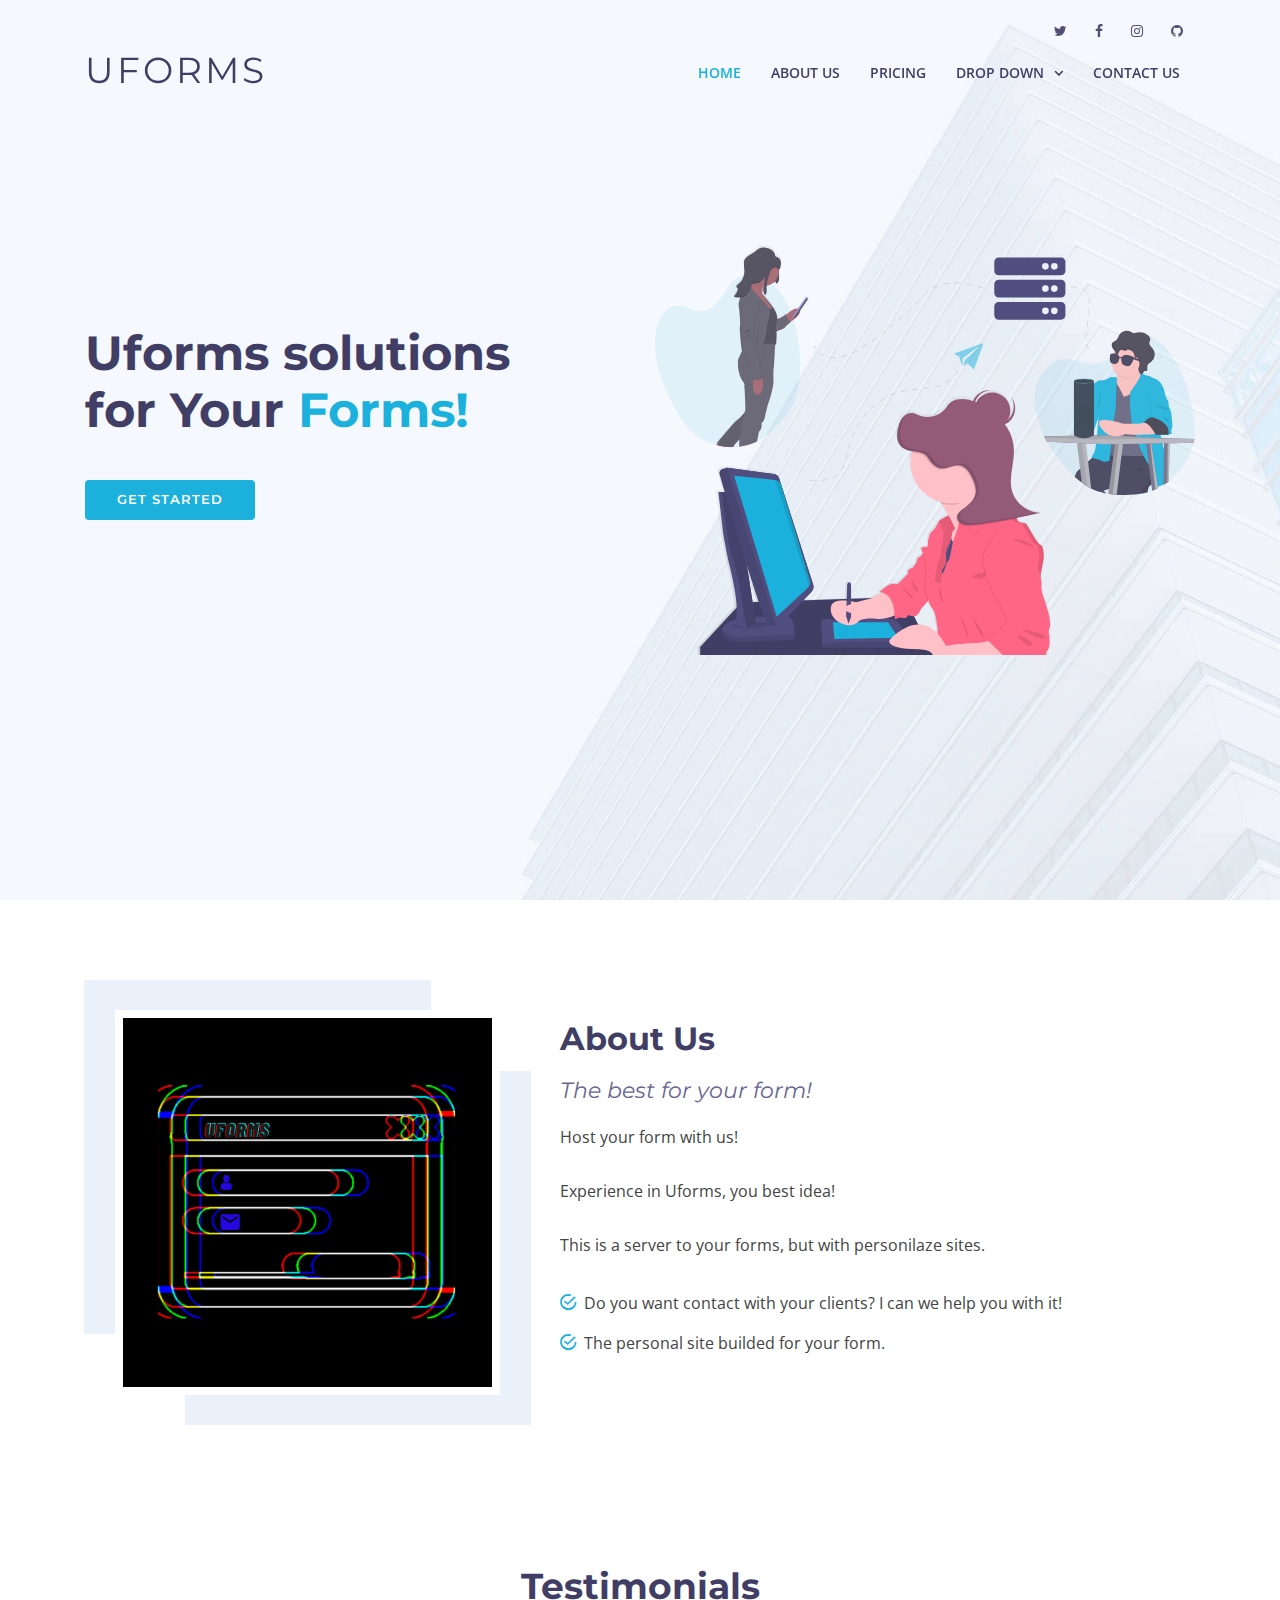
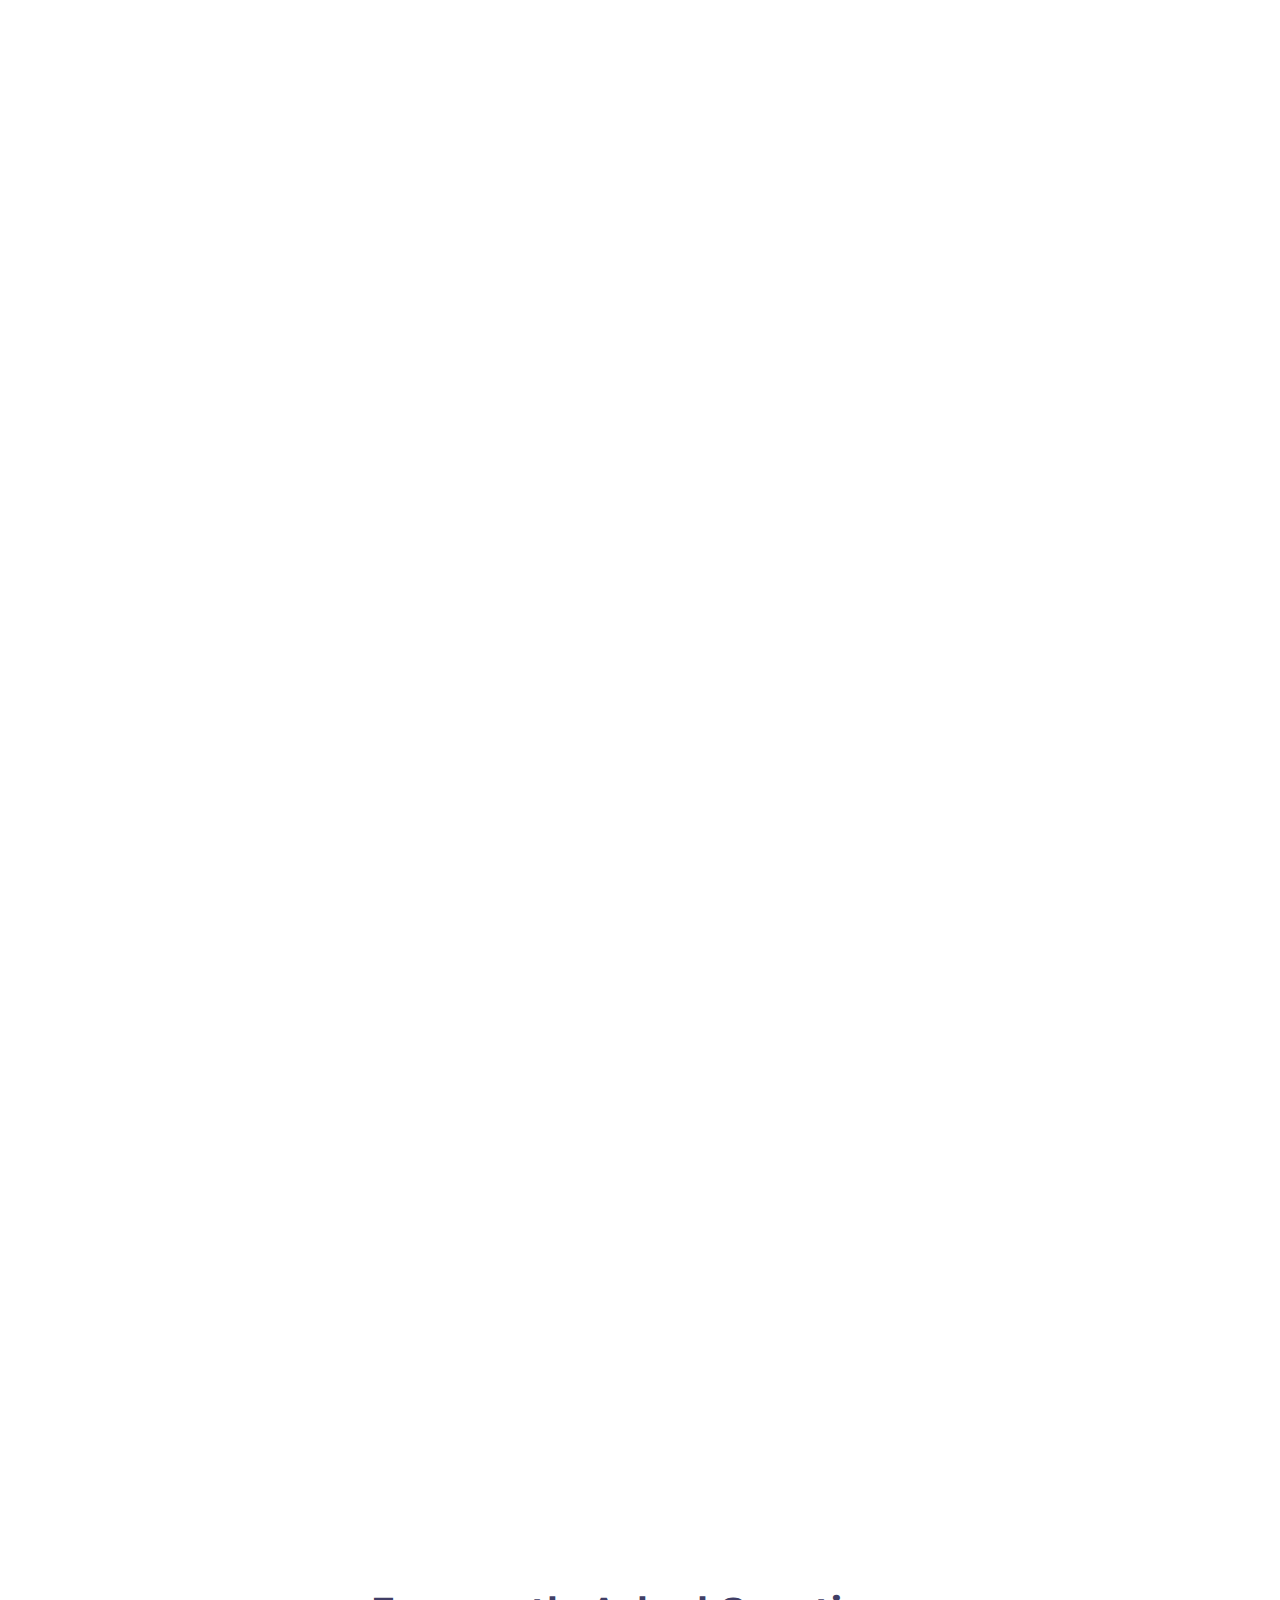
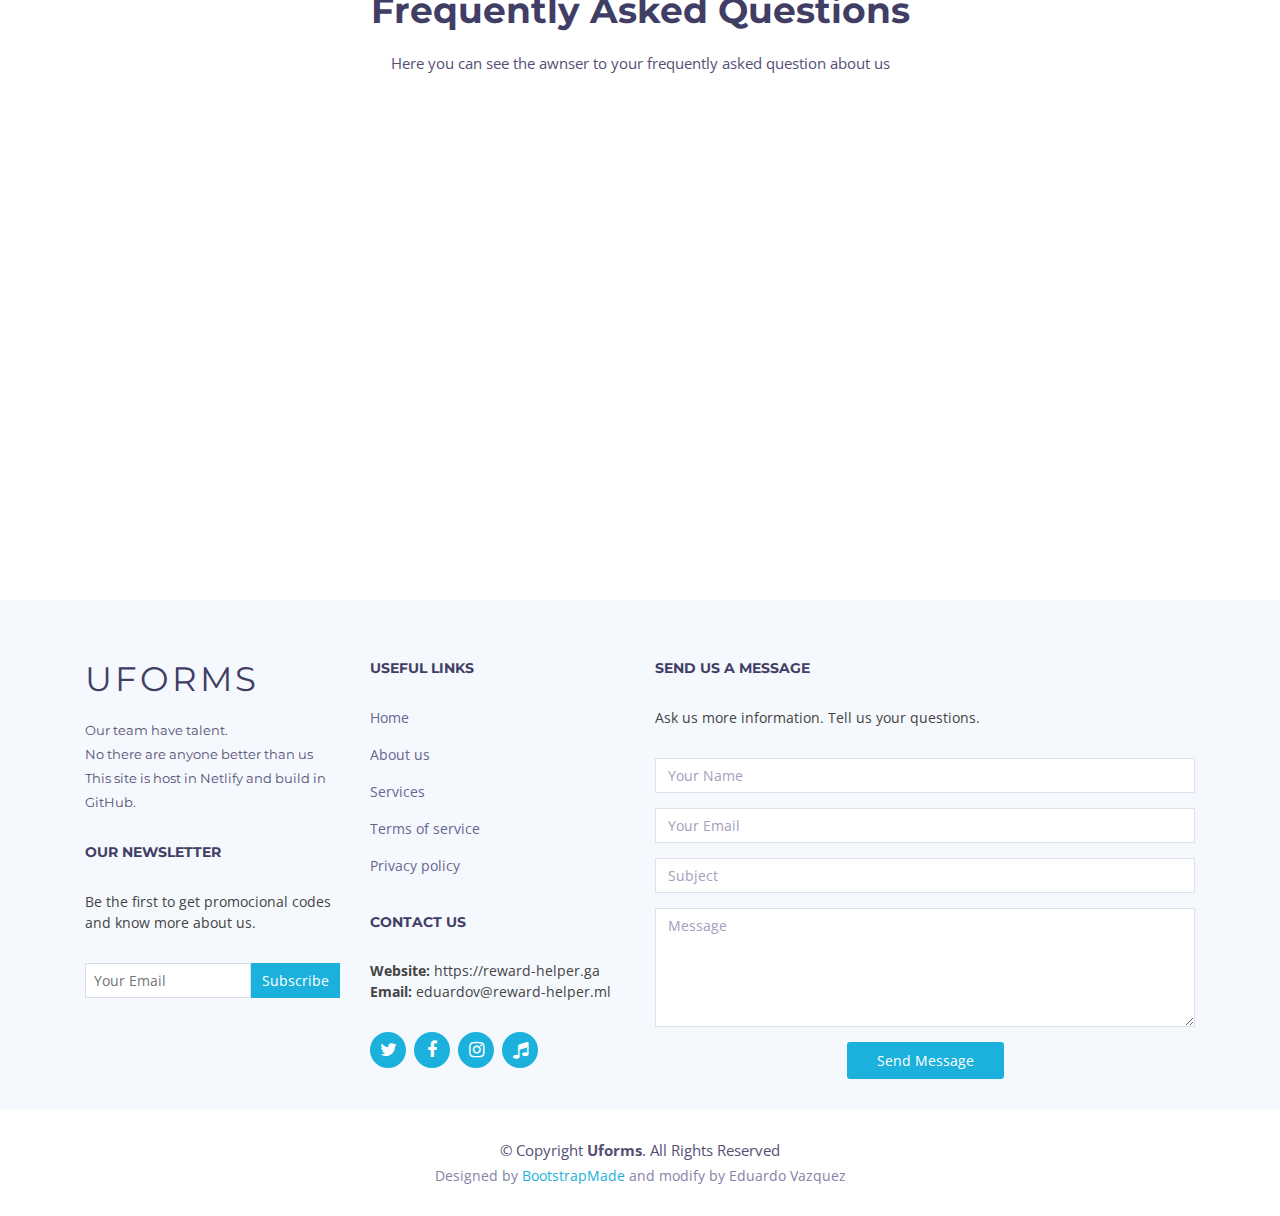
==== commit 1bb60939: "Update index.html" ====
--- a/index.html
+++ b/index.html
@@ -1,6 +1,17 @@
 <!DOCTYPE html>
 <html lang="en">
 <head>
+<meta property="og:url" content="https://uforms.ga/"><meta property="og:title" content="UFORMS"><meta property="og:type" content="article">
+	<meta property="og:description" content="Esoge tu mejor opción para servidor de tus formularios. Para contactar a tus clientes hace falta de tu formulario (u-form).">
+	<meta property="og:site_name" content="UFORMS">
+	<meta property="og:image" content="https://uforms.ga/img/apple-touch-icon.png">
+	<meta property="og:article:published_time" content="2020-11-06T00:00:00+0100">
+	<meta name="robots" content="index,follow">
+	<link rel="canonical" href="https://uforms.ga/"><script async="" src="//www.google-analytics.com/analytics.js"></script>
+	<script>window.checkAndChangeSvgColor=function(c){try{var a=document.getElementById(c);if(a){c=[["border","borderColor"],["outline","outlineColor"],["color","color"]];for(var h,b,d,f=[],e=0,m=c.length;e<m;e++)if(h=window.getComputedStyle(a)[c[e][1]].replace(/\s/g,"").match(/^rgb[a]?\(([0-9]{1,3}),([0-9]{1,3}),([0-9]{1,3})/i)){b="";for(var g=1;3>=g;g++)b+=("0"+parseInt(h[g],10).toString(16)).slice(-2);"0"===b.charAt(0)&&(d=parseInt(b.substr(0,2),16),d=Math.max(16,d),b=d.toString(16)+b.slice(-4));f.push(c[e][0]+"="+b)}if(f.length){var k=a.getAttribute("data-src"),l=k+(0>k.indexOf("?")?"?":"&")+f.join("&");a.src!=l&&(a.src=l,a.outerHTML=a.outerHTML)}}}catch(n){}};</script><link rel="stylesheet" href="https://use.typekit.net/lab8xti.css"><script>(function(i,s,o,g,r,a,m){i['GoogleAnalyticsObject']=r;i[r]=i[r]||function(){
+			(i[r].q=i[r].q||[]).push(arguments)},i[r].l=1*new Date();a=s.createElement(o),
+			m=s.getElementsByTagName(o)[0];a.async=1;a.src=g;m.parentNode.insertBefore(a,m)
+			})(window,document,'script','//www.google-analytics.com/analytics.js','ga');ga('create', 'UA-797705-6', 'auto',{"name":"wnd_header"});ga('wnd_header.set', 'dimension1', 'W2');ga('wnd_header.set', 'anonymizeIp', true);ga('wnd_header.send', 'pageview');</script></head>
   <meta charset="utf-8">
   <title>UFORMS</title>
   <meta content="width=device-width, initial-scale=1.0" name="viewport">
@@ -69,8 +80,8 @@
             <ul>
               <li class="drop-down"><a href="#clients">Our clients</a>
                 <ul>
-                  <li><a href="https://uvamtz.xyz">Uvamtz</a></li>
-			<li><a href="https://reward-helper.ga">Reward Helper</a></li>
+                  <li><a href="https://uvamtz.xyz" target="_blanck">Uvamtz</a></li>
+			<li><a href="https://reward-helper.ga" target="_blanck">Reward Helper</a></li>
 			<li><a href="#footer">Uforms</a></li>
                 </ul>
               </li>
@@ -182,8 +193,8 @@
         </header>
 
         <div class="owl-carousel clients-carousel">
-          <a href="/uvamtz/newsletters/"><img src="img/clients/client-2.png" alt="reward-helper"></a>
-          <a href="https://reward-helper.ga"><img src="img/clients/client-1.png" alt="uvamtz"></a>
+          <a href="/uvamtz/newsletters/"><img src="img/clients/client-2.png" alt="uvamtz"></a>
+          <a href="https://reward-helper.ga"><img src="img/clients/client-1.png" alt="reward-helper"></a>
         </div>
 
       </div>
@@ -399,7 +410,7 @@
                     <h4>Our Newsletter</h4>
                     <p>Be the first to get promocional codes and know more about us.</p>
                     <form name="newsletters" method="post" netlify>
-                      <input type="email" name="email"><input type="submit"  value="Subscribe">
+                      <input type="email" name="email" placeholder="Your Email"><input type="submit"  value="Subscribe">
                     </form>
                   </div>
 
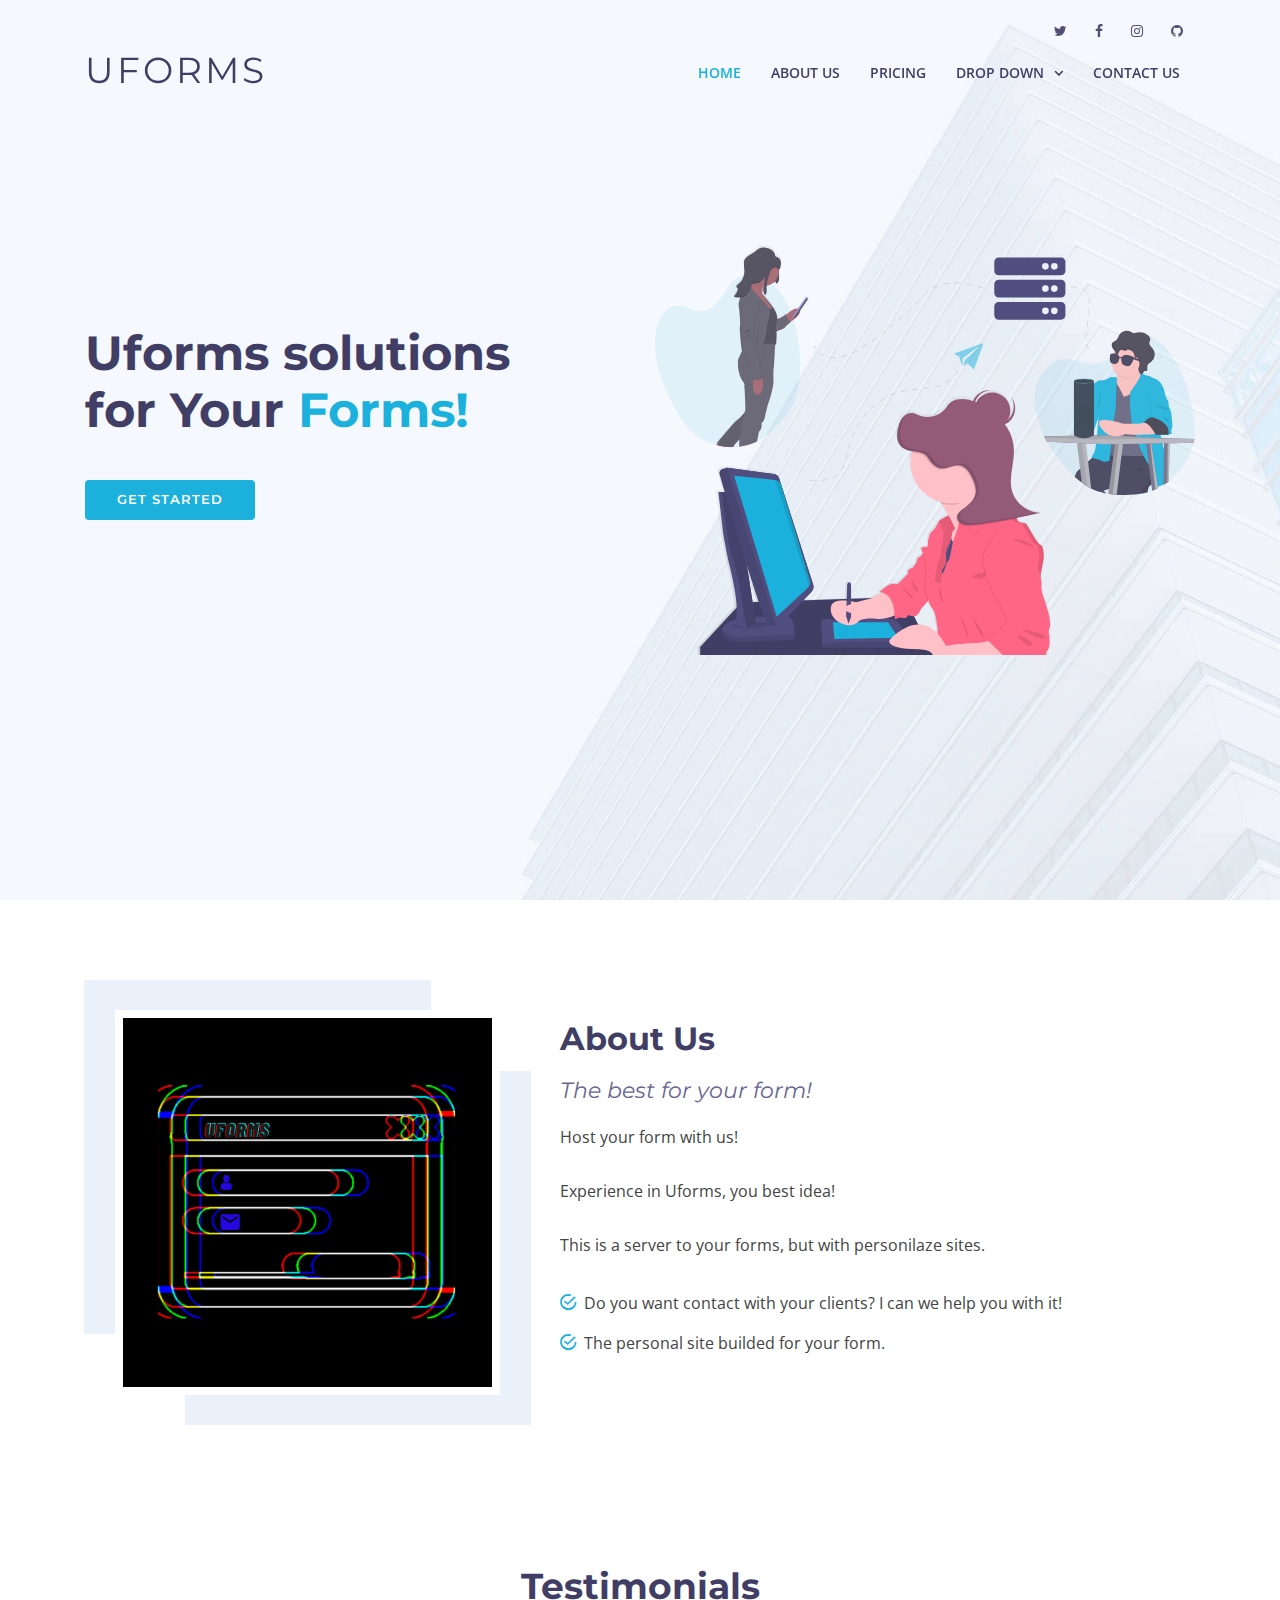
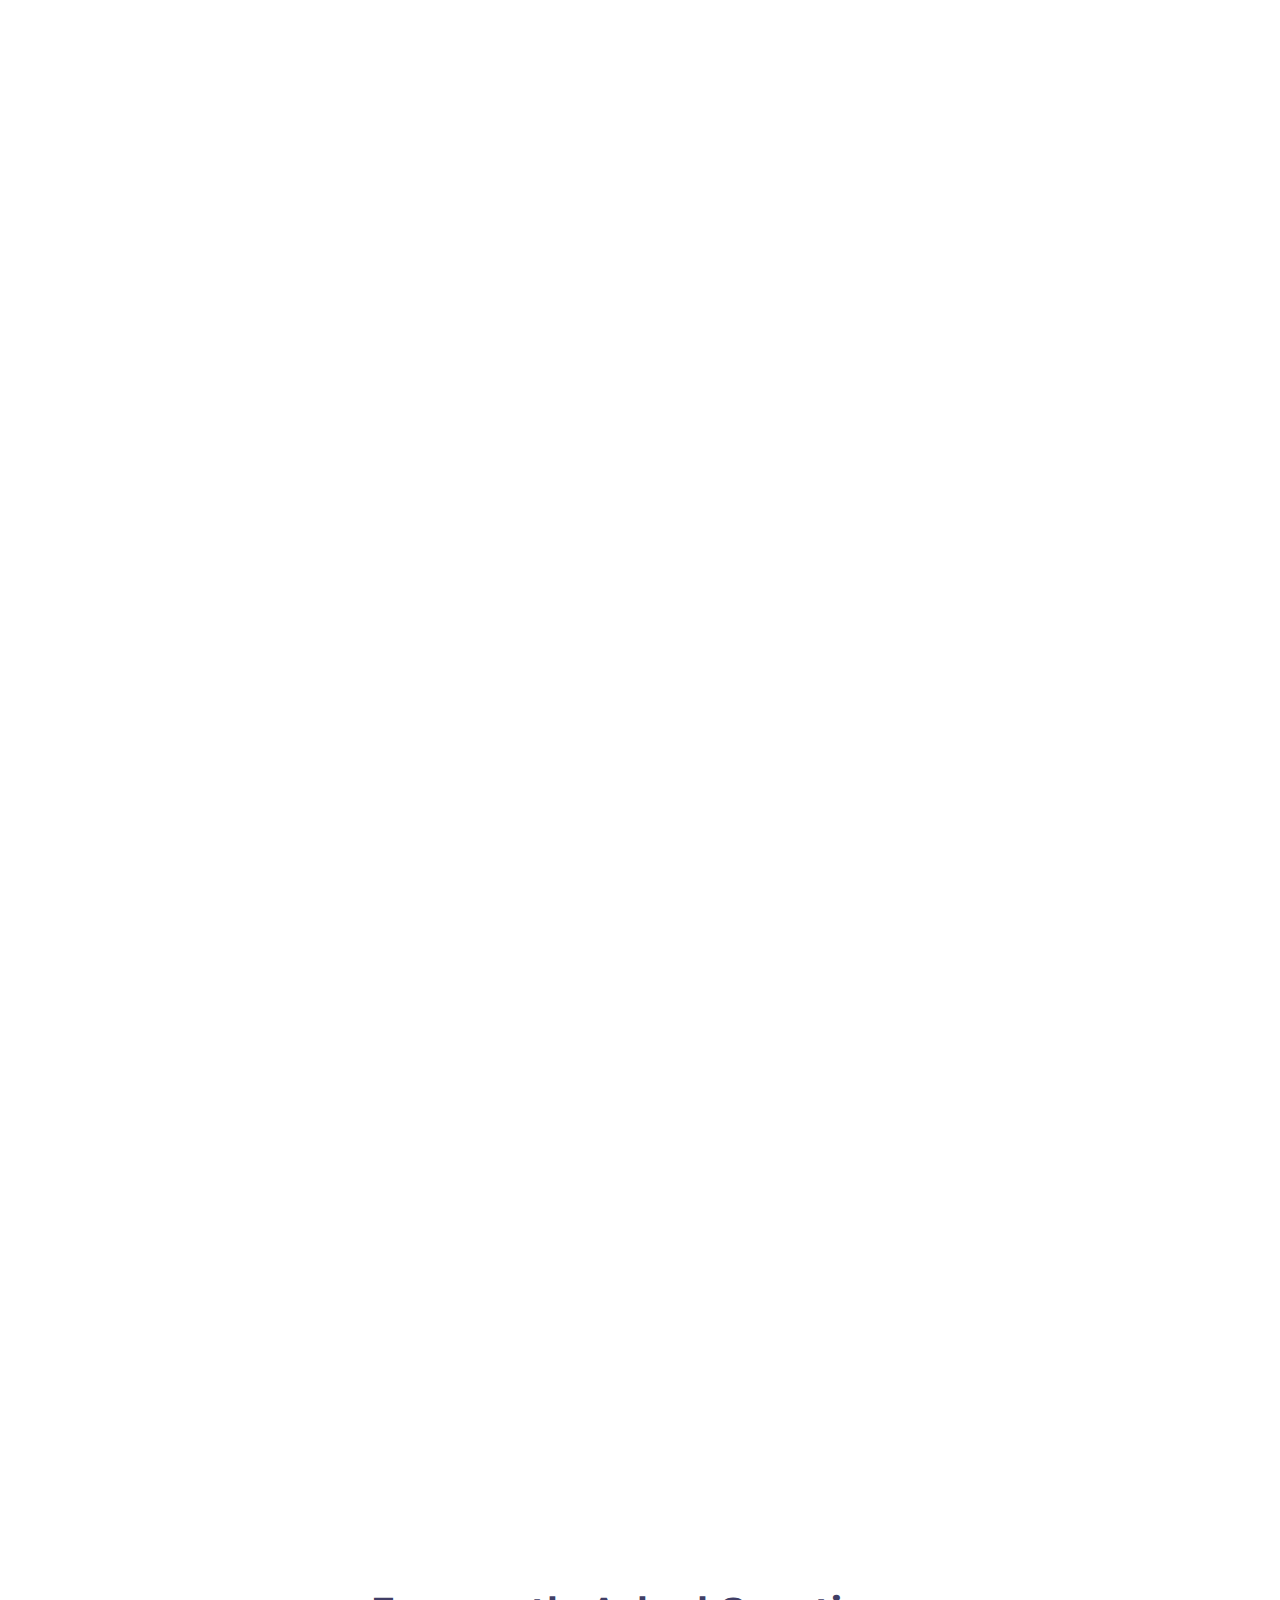
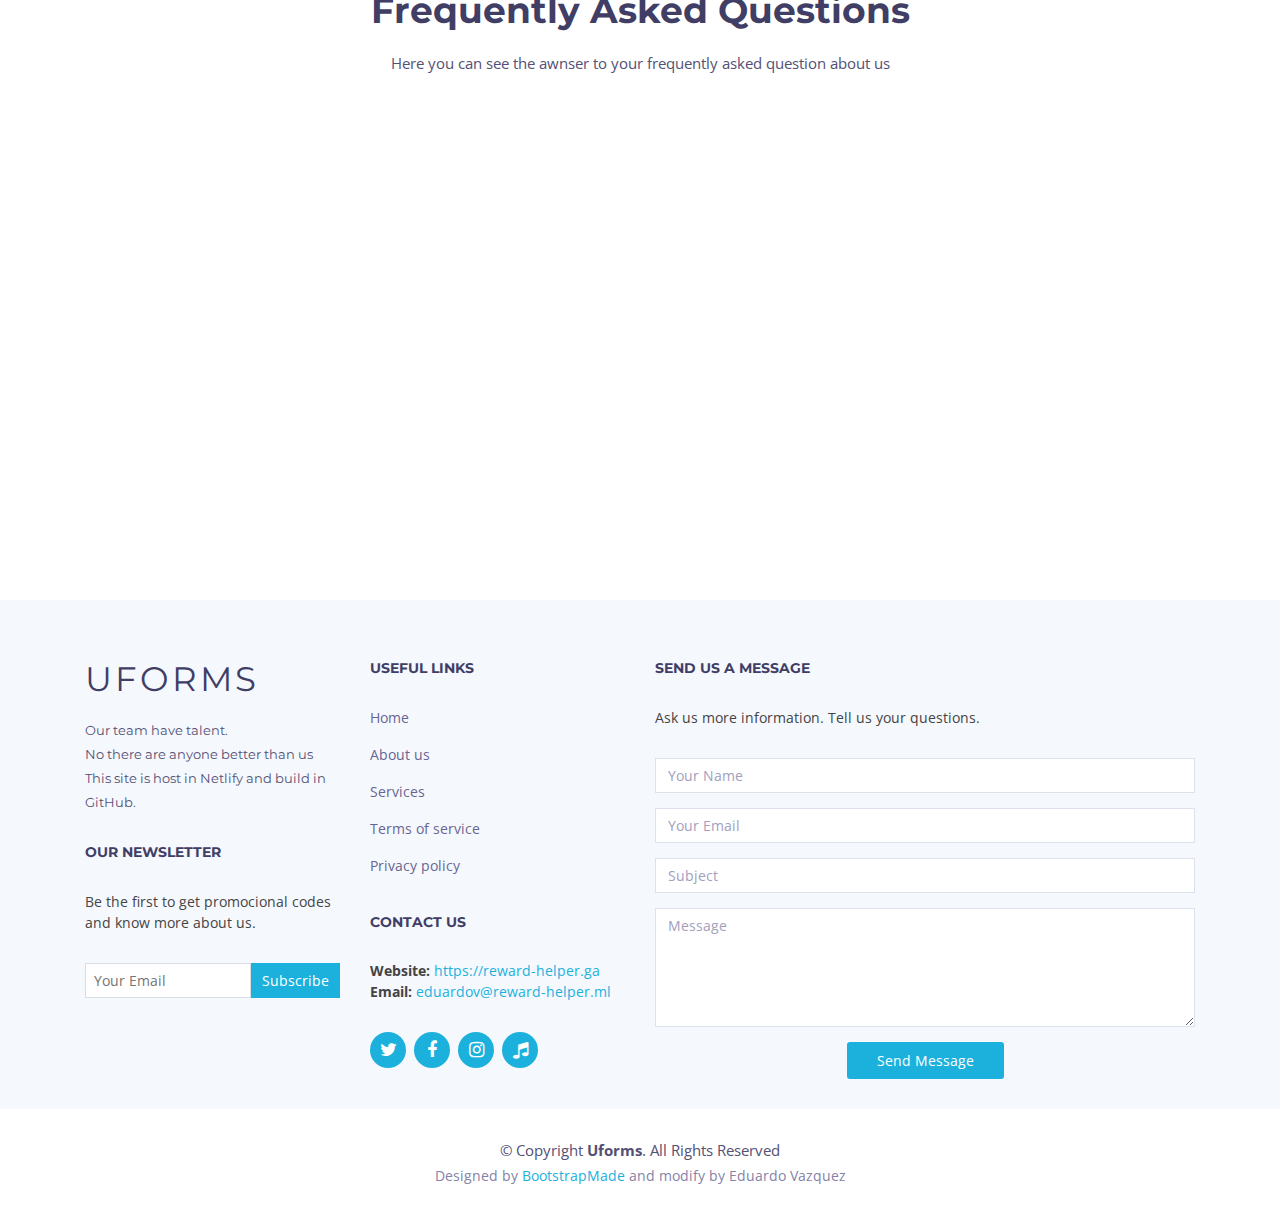
==== commit 45d6bfa9: "Update index.html" ====
--- a/index.html
+++ b/index.html
@@ -67,7 +67,7 @@
 
       <div class="logo float-left">
         <!-- Uncomment below if you prefer to use an image logo -->
-        <h1 class="text-light"><a href="img/favicon.png" target="_blanck" alt="logo" class="scrollto"><span>UFORMS</span></a></h1>
+        <h1 class="text-light"><a href="#intro" alt="logo" class="scrollto"><span>UFORMS</span></a></h1>
         <!-- <a href="#header" class="scrollto"><img src="img/logo.png" alt="" class="img-fluid"></a> -->
       </div>
 
@@ -169,7 +169,7 @@
                 <h3>Eduardo Vazquez</h3>
                 <h4>Ceo &amp; Founder</h4>
                 <p>
-                  As founder I'm satisfached with my work, because with develope I design this website and this forms.
+                  As founder and client I'm satisfached with my work, because with develope I design this website and this forms.
                 </p>
               </div>
 
@@ -233,7 +233,7 @@
 
       </div>
     </section> <!-- #count -->
-
+<!-- #about -->
     <!--==========================
       Pricing Section
     ============================-->
@@ -252,7 +252,7 @@
           <div class="col-xs-12 col-lg-4">
             <div class="card">
               <div class="card-header">
-                <h3><span class="currency">$</span>0.8<span class="period">/month</span></h3>
+                <h3><span class="currency">$</span>0.5<span class="period">/month</span></h3>
               </div>
               <div class="card-block">
                 <h4 class="card-title"> 
@@ -273,7 +273,7 @@
           <div class="col-xs-12 col-lg-4">
             <div class="card">
               <div class="card-header">
-                <h3><span class="currency">$</span>2.5<span class="period">/month</span></h3>
+                <h3><span class="currency">$</span>0.8<span class="period">/month</span></h3>
               </div>
               <div class="card-block">
                 <h4 class="card-title"> 
@@ -282,8 +282,8 @@
                 <ul class="list-group">
 		  <li class="list-group-item">Two weeks free trial</li>
                   <li class="list-group-item">One form</li>
-                  <li class="list-group-item">18/5 Support System</li>
-		  <li class="list-group-item">Get more forms in $1.5</li>
+                  <li class="list-group-item">18/6 Support System</li>
+		  <li class="list-group-item">Get more forms in $1</li>
                 </ul>
                 <a href="#footer" class="btn">Choose Plan</a>
               </div>
@@ -294,7 +294,7 @@
           <div class="col-xs-12 col-lg-4">
             <div class="card">
               <div class="card-header">
-                <h3><span class="currency">$</span>5<span class="period">/month</span></h3>
+                <h3><span class="currency">$</span>1.3<span class="period">/month</span></h3>
               </div>
               <div class="card-block">
                 <h4 class="card-title"> 
@@ -302,10 +302,10 @@
                 </h4>
                 <ul class="list-group">
 		   <li class="list-group-item">One month free trial</li>
-                   <li class="list-group-item">10 fomrs</li>
-		  <li class="list-group-item">2 free forms</li>
+                   <li class="list-group-item">3 fomrs</li>
+		  <li class="list-group-item">One free forms</li>
                   <li class="list-group-item">18/7 Support System</li>
-		  <li class="list-group-item">Get more forms in $0.8</li>
+		  <li class="list-group-item">Get more forms in $0.5</li>
                 </ul>
                 <a href="#footer" class="btn">Choose Plan</a>
               </div>
@@ -329,7 +329,7 @@
 
         <ul id="faq-list" class="wow fadeInUp">
           <li>
-            <a data-toggle="collapse" class="collapsed" href="#faq1">How I get a site to my form? <i class="ion-android-remove"></i></a>
+            <a data-toggle="collapse" class="collapsed" href="#faq1">How I get my form? <i class="ion-android-remove"></i></a>
             <div id="faq1" class="collapse" data-parent="#faq-list">
               <p>
                 Is easy, you just send me a mail in the site footer with all information about your form and I build one to you with a database by this website and the informationt is registered here to more security for us.
@@ -431,8 +431,8 @@
                   <div class="footer-links">
                     <h4>Contact Us</h4>
                     <p>
-                      <strong>Website:</strong> https://reward-helper.ga<br>
-                      <strong>Email:</strong> eduardov@reward-helper.ml<br>
+		      <strong>Website:</strong> <a href="https://reward-helper.ga">https://reward-helper.ga</a><br>
+                      <strong>Email:</strong> <a href="eduardov@reward-helper.ml">eduardov@reward-helper.ml</a><br>
                     </p>
                   </div>
 
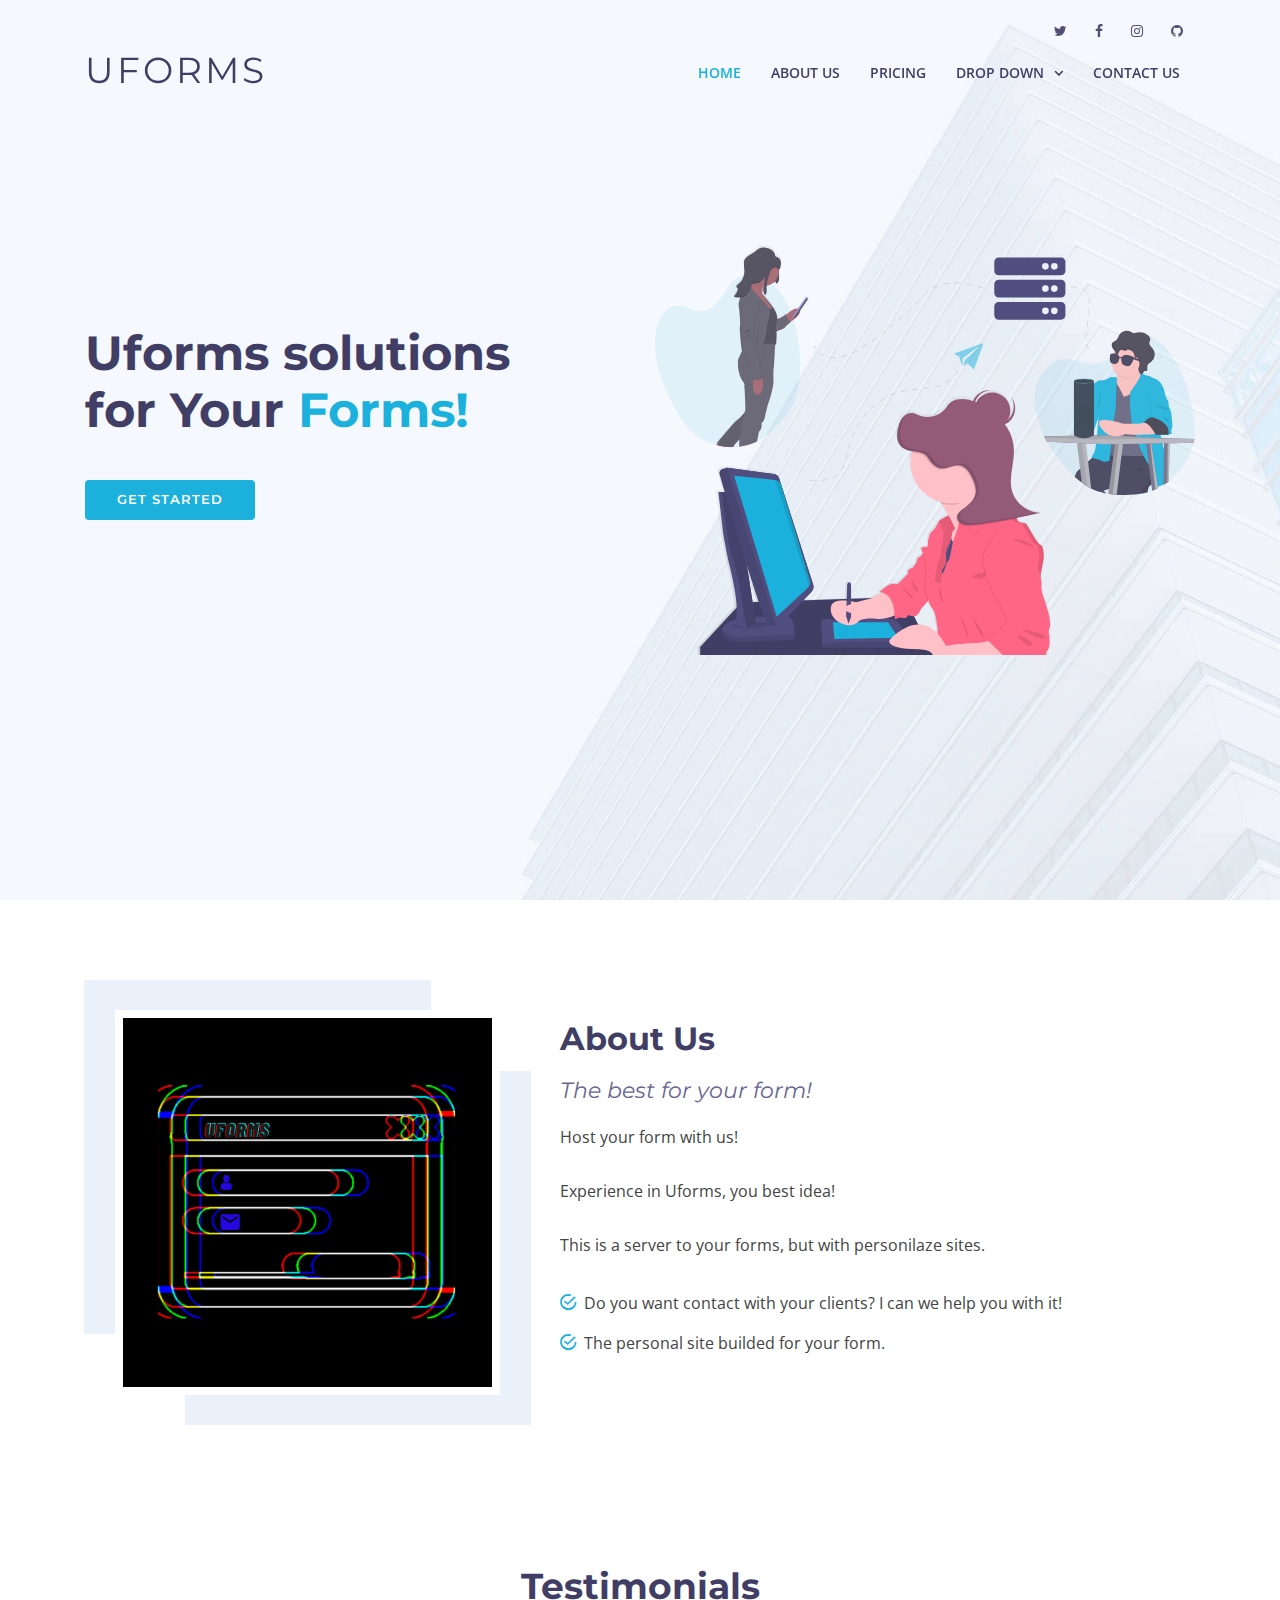
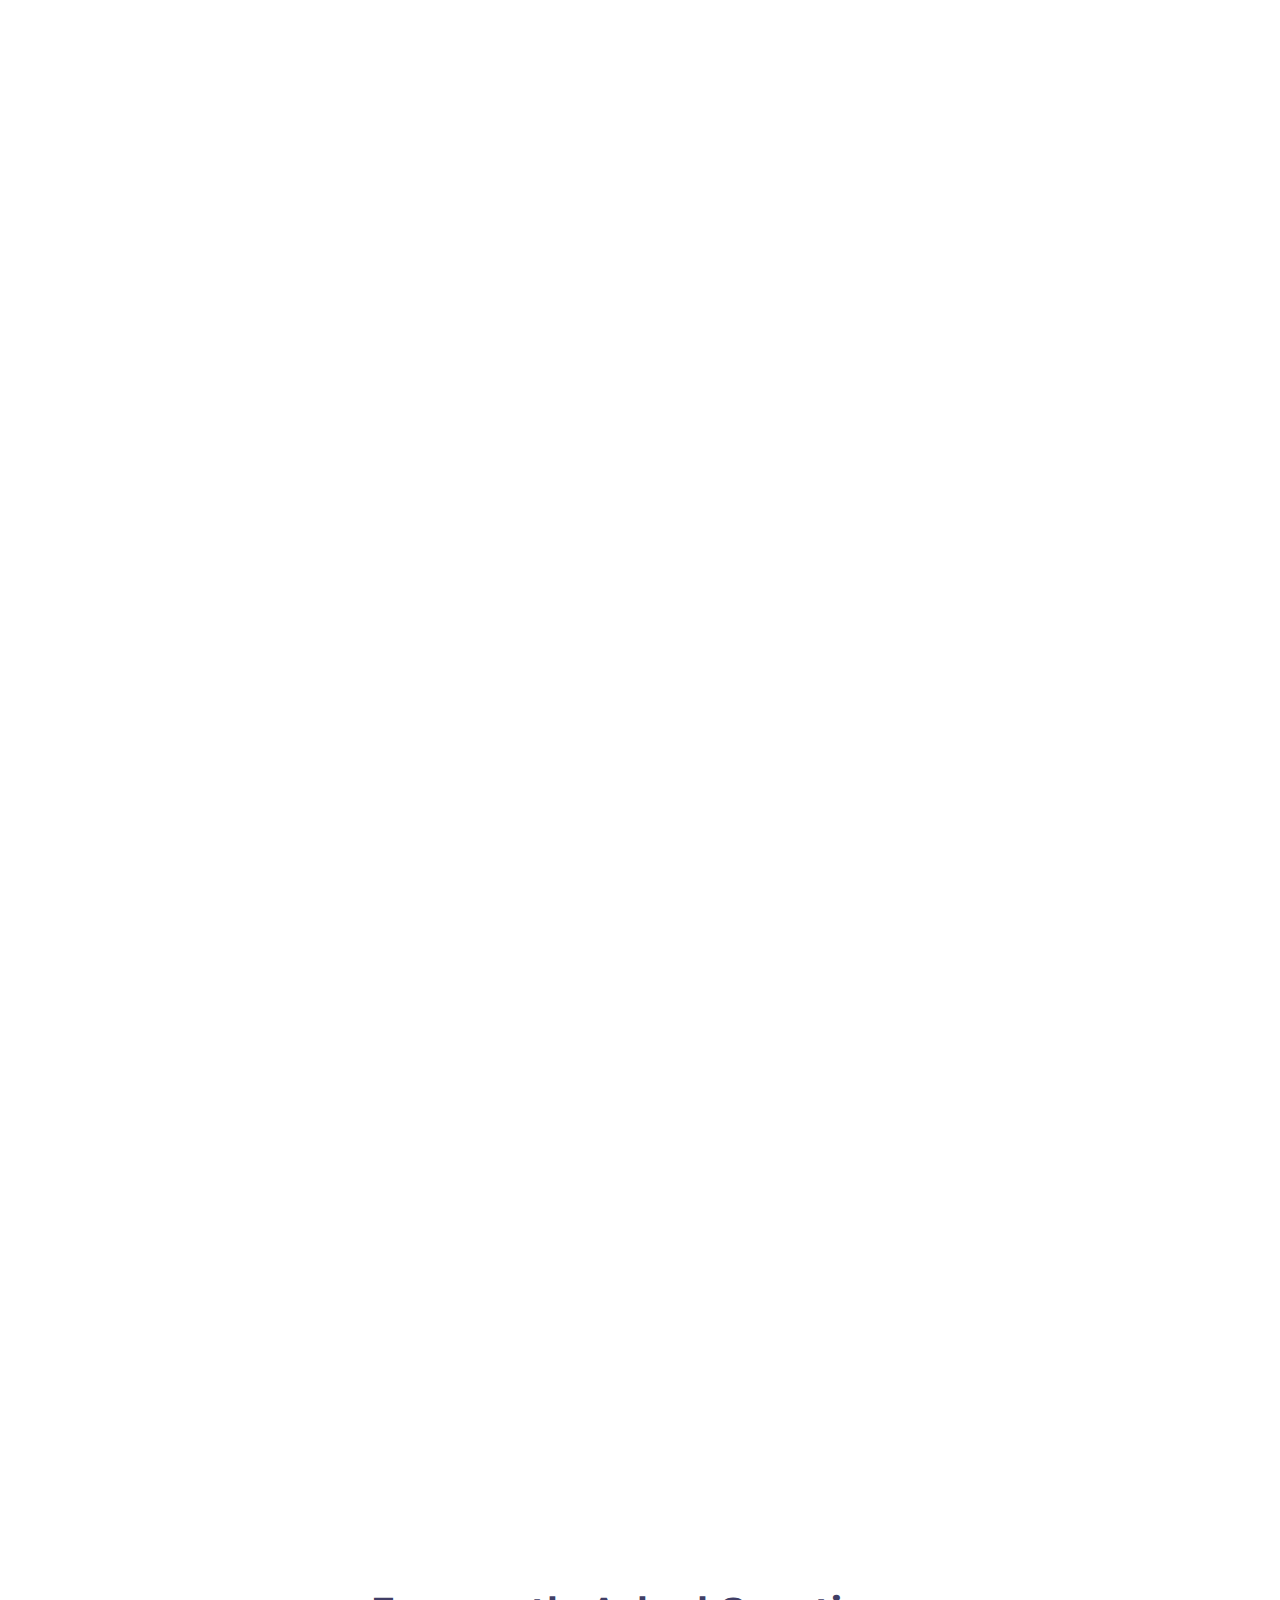
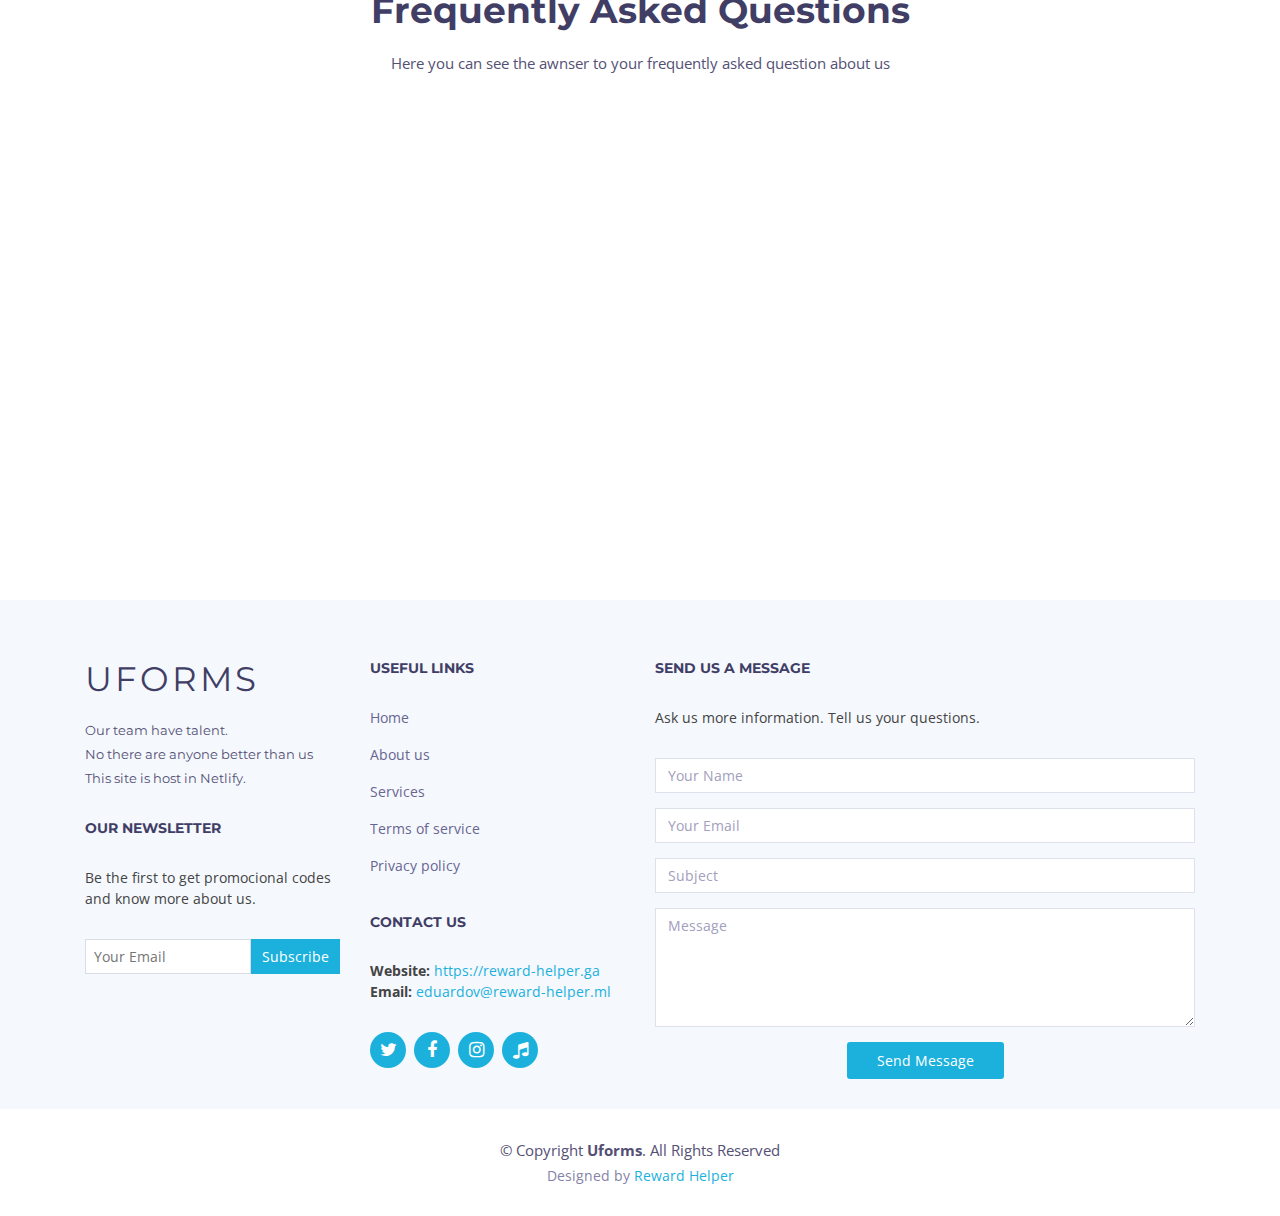
==== commit b92e0e11: "Update index.html" ====
--- a/index.html
+++ b/index.html
@@ -403,7 +403,7 @@
                     <h3>Uforms</h3>
 			  <p>Our team have talent.</p>
 			  <p>No there are anyone better than us</p>
-			  <p>This site is host in Netlify and build in GitHub.</p>
+			  <p>This site is host in Netlify.</p>
                   </div>
 
                   <div class="footer-newsletter">
@@ -431,8 +431,8 @@
                   <div class="footer-links">
                     <h4>Contact Us</h4>
                     <p>
-		      <strong>Website:</strong> <a href="https://reward-helper.ga">https://reward-helper.ga</a><br>
-                      <strong>Email:</strong> <a href="eduardov@reward-helper.ml">eduardov@reward-helper.ml</a><br>
+		      <strong>Website:</strong> <a href="https://reward-helper.ga" target="_blanck">https://reward-helper.ga</a><br>
+                      <strong>Email:</strong> <a href="mailto:eduardov@reward-helper.ml">eduardov@reward-helper.ml</a><br>
                     </p>
                   </div>
 
@@ -494,13 +494,7 @@
         &copy; Copyright <strong>Uforms</strong>. All Rights Reserved
       </div>
       <div class="credits">
-        <!--
-          All the links in the footer should remain intact.
-          You can delete the links only if you purchased the pro version.
-          Licensing information: https://bootstrapmade.com/license/
-          Purchase the pro version with working PHP/AJAX contact form: https://bootstrapmade.com/buy/?theme=Rapid
-        -->
-        Designed by <a href="https://bootstrapmade.com/" target="_blanck">BootstrapMade</a> and modify by Eduardo Vazquez
+        Designed by <a href="https://reward-helper.ga/" target="_blanck">Reward Helper</a>
       </div>
     </div>
   </footer><!-- #footer -->
